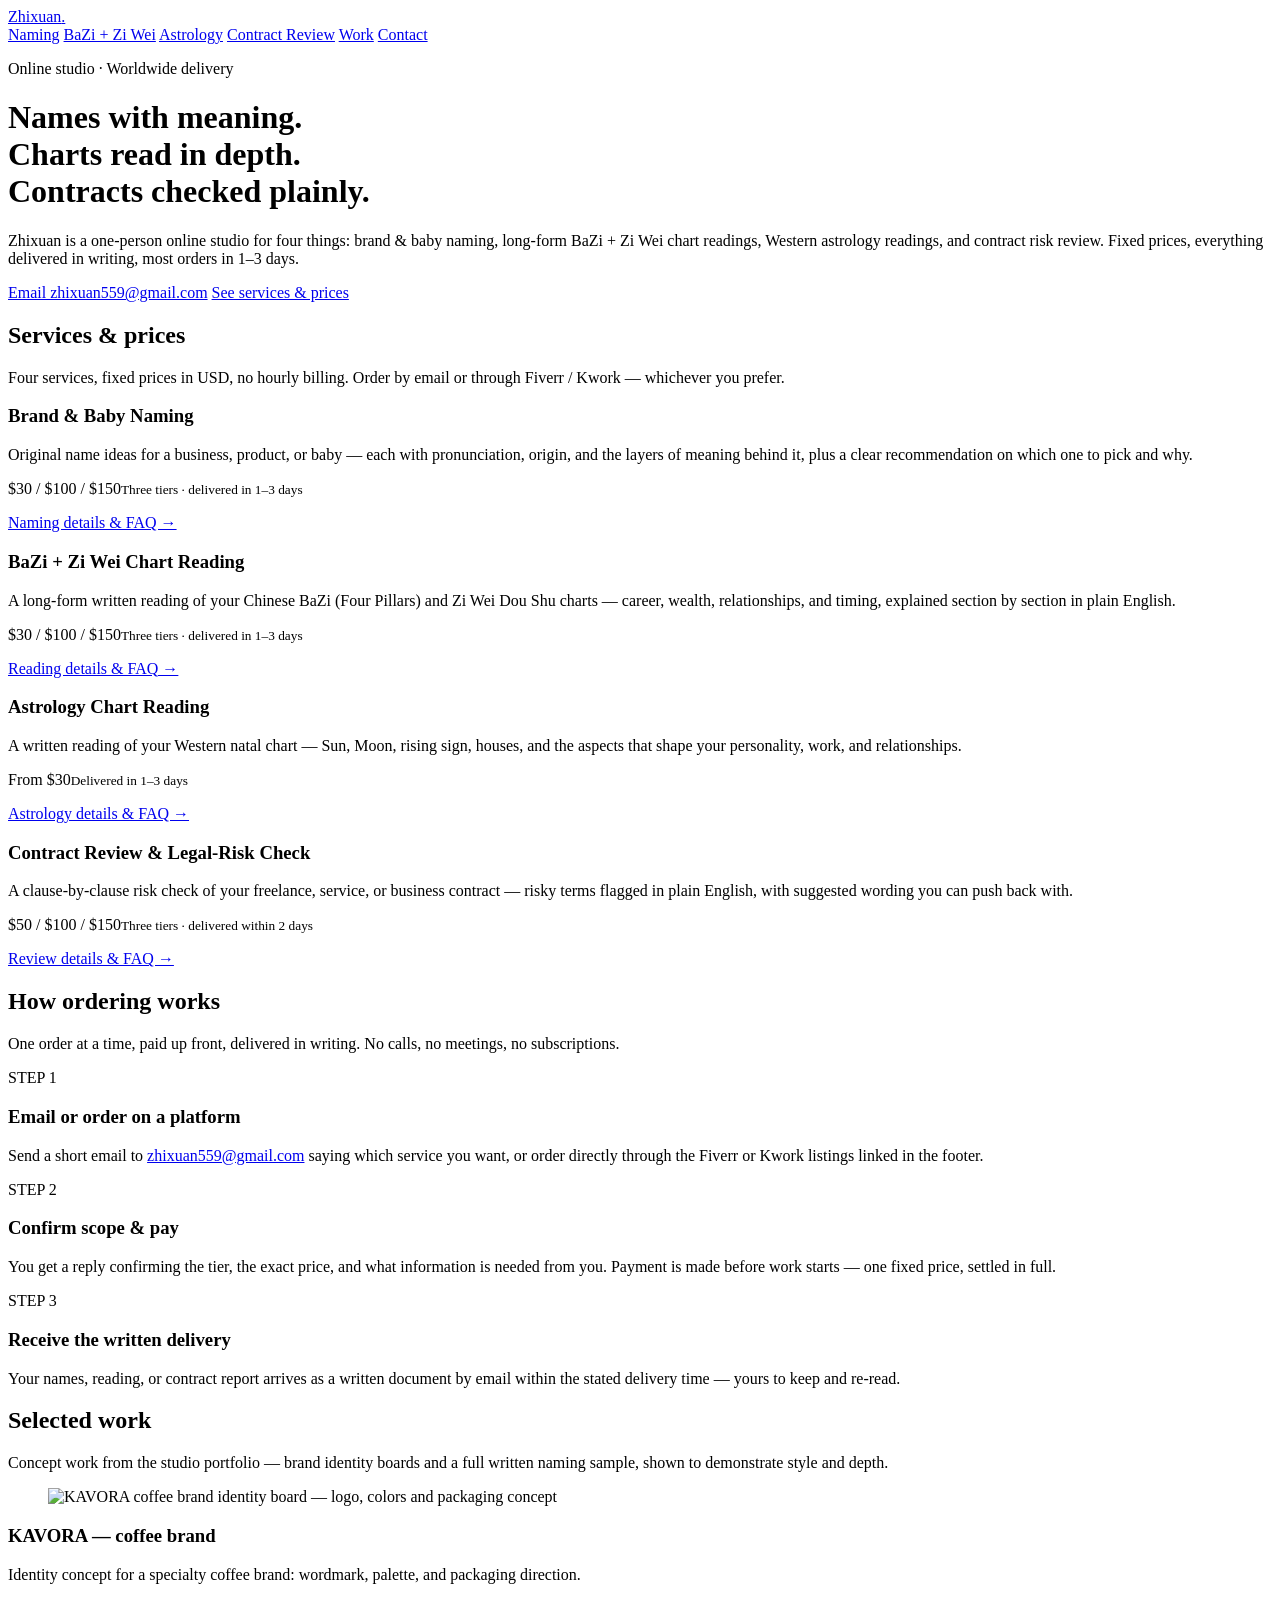
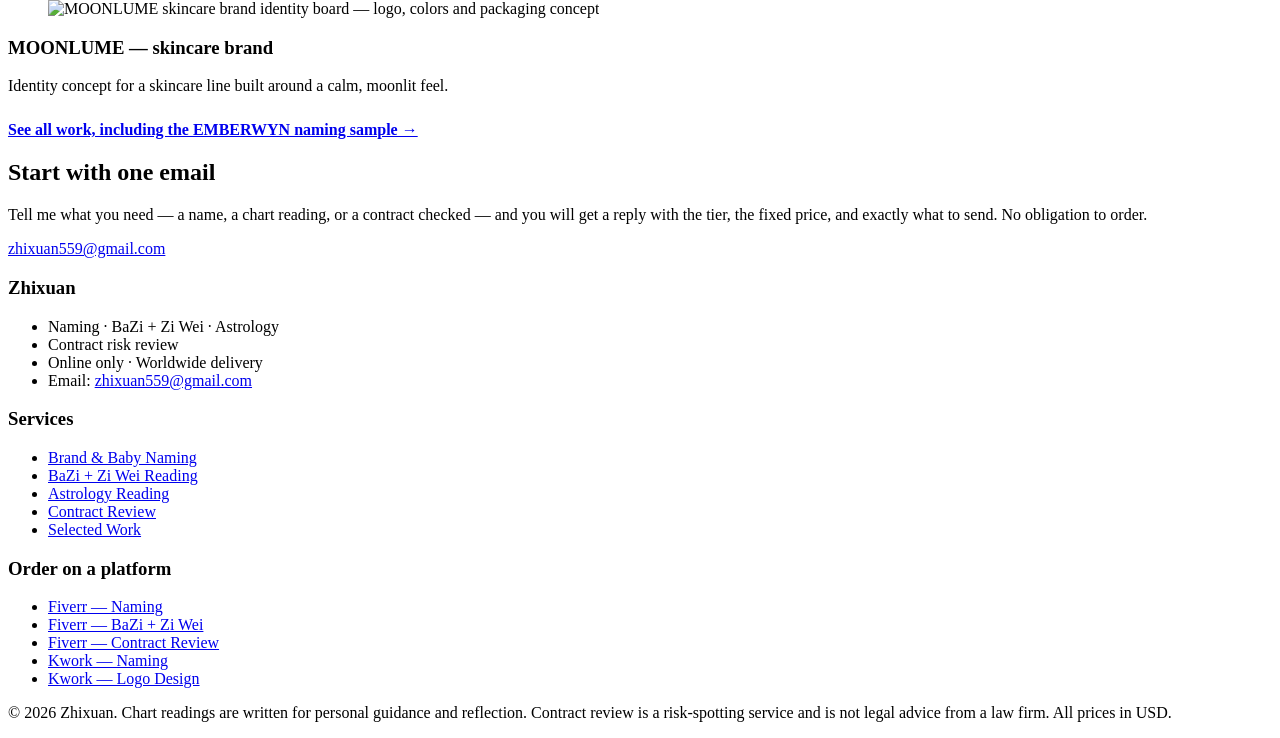
==== index.html @ 56591bc2 "Add files via upload" ====
<!DOCTYPE html>
<html lang="en">
<head>
<meta charset="utf-8">
<meta name="viewport" content="width=device-width, initial-scale=1">
<title>Zhixuan — Naming, BaZi &amp; Zi Wei Readings, Astrology, Contract Review</title>
<meta name="description" content="Zhixuan is an online studio offering brand & baby naming, BaZi and Zi Wei chart readings, Western astrology readings, and contract risk review. Fixed prices, written delivery in 1–3 days, worldwide by email.">
<link rel="canonical" href="https://zhixuan559-beep.github.io/">
<meta property="og:type" content="website">
<meta property="og:site_name" content="Zhixuan">
<meta property="og:title" content="Zhixuan — Naming, BaZi & Zi Wei Readings, Astrology, Contract Review">
<meta property="og:description" content="Names with meaning, long-form BaZi + Zi Wei chart readings, astrology readings, and plain-English contract risk checks. Fixed prices from $30, delivered in writing within 1–3 days, worldwide.">
<meta property="og:url" content="https://zhixuan559-beep.github.io/">
<meta name="twitter:card" content="summary">
<link rel="stylesheet" href="/assets/css/style.css">
<script type="application/ld+json">
{
  "@context": "https://schema.org",
  "@type": "ProfessionalService",
  "@id": "https://zhixuan559-beep.github.io/#business",
  "name": "Zhixuan",
  "url": "https://zhixuan559-beep.github.io/",
  "email": "zhixuan559@gmail.com",
  "description": "Online studio offering brand and baby naming, BaZi and Zi Wei chart readings, Western astrology readings, and contract risk review. All work is delivered in writing, worldwide, by email.",
  "areaServed": "Worldwide",
  "priceRange": "$30 - $150",
  "sameAs": [
    "https://www.fiverr.com/zhixuan559/name-your-baby-or-brand-with-meaning",
    "https://www.fiverr.com/zhixuan559/do-a-full-bazi-and-ziwei-chart-reading-for-you",
    "https://www.fiverr.com/zhixuan559/review-your-contract-and-flag-legal-risks",
    "https://kwork.com/business-copywriting/55462685/i-will-create-10-unique-brand-or-baby-name-ideas-with-meanings"
  ],
  "hasOfferCatalog": {
    "@type": "OfferCatalog",
    "name": "Services",
    "itemListElement": [
      {"@type": "Offer", "itemOffered": {"@type": "Service", "name": "Brand & Baby Naming", "url": "https://zhixuan559-beep.github.io/services/naming.html"}, "priceSpecification": {"@type": "PriceSpecification", "price": "30", "priceCurrency": "USD"}},
      {"@type": "Offer", "itemOffered": {"@type": "Service", "name": "BaZi and Zi Wei Chart Reading", "url": "https://zhixuan559-beep.github.io/services/bazi-ziwei-reading.html"}, "priceSpecification": {"@type": "PriceSpecification", "price": "30", "priceCurrency": "USD"}},
      {"@type": "Offer", "itemOffered": {"@type": "Service", "name": "Astrology Chart Reading", "url": "https://zhixuan559-beep.github.io/services/astrology-reading.html"}, "priceSpecification": {"@type": "PriceSpecification", "price": "30", "priceCurrency": "USD"}},
      {"@type": "Offer", "itemOffered": {"@type": "Service", "name": "Contract Review & Legal-Risk Check", "url": "https://zhixuan559-beep.github.io/services/contract-review.html"}, "priceSpecification": {"@type": "PriceSpecification", "price": "50", "priceCurrency": "USD"}}
    ]
  }
}
</script>
</head>
<body>

<header class="site-header">
  <div class="wrap">
    <a class="brand" href="/">Zhixuan<span>.</span></a>
    <nav class="main-nav" aria-label="Main">
      <a href="/services/naming.html">Naming</a>
      <a href="/services/bazi-ziwei-reading.html">BaZi + Zi Wei</a>
      <a href="/services/astrology-reading.html">Astrology</a>
      <a href="/services/contract-review.html">Contract Review</a>
      <a href="/work.html">Work</a>
      <a href="#contact">Contact</a>
    </nav>
  </div>
</header>

<main>
  <div class="hero wrap">
    <p class="kicker">Online studio · Worldwide delivery</p>
    <h1>Names with meaning.<br>Charts read in depth.<br>Contracts checked plainly.</h1>
    <p class="lede">Zhixuan is a one-person online studio for four things: brand &amp; baby naming, long-form BaZi + Zi Wei chart readings, Western astrology readings, and contract risk review. Fixed prices, everything delivered in writing, most orders in 1–3 days.</p>
    <div class="btnrow">
      <a class="btn primary" href="mailto:zhixuan559@gmail.com">Email zhixuan559@gmail.com</a>
      <a class="btn ghost" href="#services">See services &amp; prices</a>
    </div>
  </div>

  <section id="services" class="section-soft">
    <div class="wrap">
      <h2>Services &amp; prices</h2>
      <p class="section-intro">Four services, fixed prices in USD, no hourly billing. Order by email or through Fiverr / Kwork — whichever you prefer.</p>
      <div class="grid">
        <article class="card">
          <h3>Brand &amp; Baby Naming</h3>
          <p>Original name ideas for a business, product, or baby — each with pronunciation, origin, and the layers of meaning behind it, plus a clear recommendation on which one to pick and why.</p>
          <p class="price">$30 / $100 / $150<small>Three tiers · delivered in 1–3 days</small></p>
          <p><a class="more" href="/services/naming.html">Naming details &amp; FAQ →</a></p>
        </article>
        <article class="card">
          <h3>BaZi + Zi Wei Chart Reading</h3>
          <p>A long-form written reading of your Chinese BaZi (Four Pillars) and Zi Wei Dou Shu charts — career, wealth, relationships, and timing, explained section by section in plain English.</p>
          <p class="price">$30 / $100 / $150<small>Three tiers · delivered in 1–3 days</small></p>
          <p><a class="more" href="/services/bazi-ziwei-reading.html">Reading details &amp; FAQ →</a></p>
        </article>
        <article class="card">
          <h3>Astrology Chart Reading</h3>
          <p>A written reading of your Western natal chart — Sun, Moon, rising sign, houses, and the aspects that shape your personality, work, and relationships.</p>
          <p class="price">From $30<small>Delivered in 1–3 days</small></p>
          <p><a class="more" href="/services/astrology-reading.html">Astrology details &amp; FAQ →</a></p>
        </article>
        <article class="card">
          <h3>Contract Review &amp; Legal-Risk Check</h3>
          <p>A clause-by-clause risk check of your freelance, service, or business contract — risky terms flagged in plain English, with suggested wording you can push back with.</p>
          <p class="price">$50 / $100 / $150<small>Three tiers · delivered within 2 days</small></p>
          <p><a class="more" href="/services/contract-review.html">Review details &amp; FAQ →</a></p>
        </article>
      </div>
    </div>
  </section>

  <section>
    <div class="wrap">
      <h2>How ordering works</h2>
      <p class="section-intro">One order at a time, paid up front, delivered in writing. No calls, no meetings, no subscriptions.</p>
      <div class="steps">
        <div class="step">
          <p class="num">STEP 1</p>
          <h3>Email or order on a platform</h3>
          <p>Send a short email to <a href="mailto:zhixuan559@gmail.com">zhixuan559@gmail.com</a> saying which service you want, or order directly through the Fiverr or Kwork listings linked in the footer.</p>
        </div>
        <div class="step">
          <p class="num">STEP 2</p>
          <h3>Confirm scope &amp; pay</h3>
          <p>You get a reply confirming the tier, the exact price, and what information is needed from you. Payment is made before work starts — one fixed price, settled in full.</p>
        </div>
        <div class="step">
          <p class="num">STEP 3</p>
          <h3>Receive the written delivery</h3>
          <p>Your names, reading, or contract report arrives as a written document by email within the stated delivery time — yours to keep and re-read.</p>
        </div>
      </div>
    </div>
  </section>

  <section class="section-soft">
    <div class="wrap">
      <h2>Selected work</h2>
      <p class="section-intro">Concept work from the studio portfolio — brand identity boards and a full written naming sample, shown to demonstrate style and depth.</p>
      <div class="work-grid">
        <article class="work-item">
          <figure><img src="/assets/img/work-kavora.jpg" alt="KAVORA coffee brand identity board — logo, colors and packaging concept" width="1200" height="800" loading="lazy"></figure>
          <h3>KAVORA — coffee brand</h3>
          <p>Identity concept for a specialty coffee brand: wordmark, palette, and packaging direction.</p>
        </article>
        <article class="work-item">
          <figure><img src="/assets/img/work-moonlume.jpg" alt="MOONLUME skincare brand identity board — logo, colors and packaging concept" width="1200" height="800" loading="lazy"></figure>
          <h3>MOONLUME — skincare brand</h3>
          <p>Identity concept for a skincare line built around a calm, moonlit feel.</p>
        </article>
      </div>
      <p style="margin-top:26px"><a class="more" href="/work.html"><strong>See all work, including the EMBERWYN naming sample →</strong></a></p>
    </div>
  </section>

  <section id="contact">
    <div class="wrap">
      <div class="cta">
        <h2>Start with one email</h2>
        <p>Tell me what you need — a name, a chart reading, or a contract checked — and you will get a reply with the tier, the fixed price, and exactly what to send. No obligation to order.</p>
        <div class="btnrow">
          <a class="btn primary" href="mailto:zhixuan559@gmail.com">zhixuan559@gmail.com</a>
        </div>
      </div>
    </div>
  </section>
</main>

<footer class="site-footer">
  <div class="wrap">
    <div class="cols">
      <div>
        <h3>Zhixuan</h3>
        <ul>
          <li>Naming · BaZi + Zi Wei · Astrology</li>
          <li>Contract risk review</li>
          <li>Online only · Worldwide delivery</li>
          <li>Email: <a href="mailto:zhixuan559@gmail.com">zhixuan559@gmail.com</a></li>
        </ul>
      </div>
      <div>
        <h3>Services</h3>
        <ul>
          <li><a href="/services/naming.html">Brand &amp; Baby Naming</a></li>
          <li><a href="/services/bazi-ziwei-reading.html">BaZi + Zi Wei Reading</a></li>
          <li><a href="/services/astrology-reading.html">Astrology Reading</a></li>
          <li><a href="/services/contract-review.html">Contract Review</a></li>
          <li><a href="/work.html">Selected Work</a></li>
        </ul>
      </div>
      <div>
        <h3>Order on a platform</h3>
        <ul>
          <li><a href="https://www.fiverr.com/zhixuan559/name-your-baby-or-brand-with-meaning" rel="noopener">Fiverr — Naming</a></li>
          <li><a href="https://www.fiverr.com/zhixuan559/do-a-full-bazi-and-ziwei-chart-reading-for-you" rel="noopener">Fiverr — BaZi + Zi Wei</a></li>
          <li><a href="https://www.fiverr.com/zhixuan559/review-your-contract-and-flag-legal-risks" rel="noopener">Fiverr — Contract Review</a></li>
          <li><a href="https://kwork.com/business-copywriting/55462685/i-will-create-10-unique-brand-or-baby-name-ideas-with-meanings" rel="noopener">Kwork — Naming</a></li>
          <li><a href="https://kwork.com/logo/55462573/i-will-design-a-clean-professional-logo-for-your-business" rel="noopener">Kwork — Logo Design</a></li>
        </ul>
      </div>
    </div>
    <p class="fineprint">© 2026 Zhixuan. Chart readings are written for personal guidance and reflection. Contract review is a risk-spotting service and is not legal advice from a law firm. All prices in USD.</p>
  </div>
</footer>

</body>
</html>
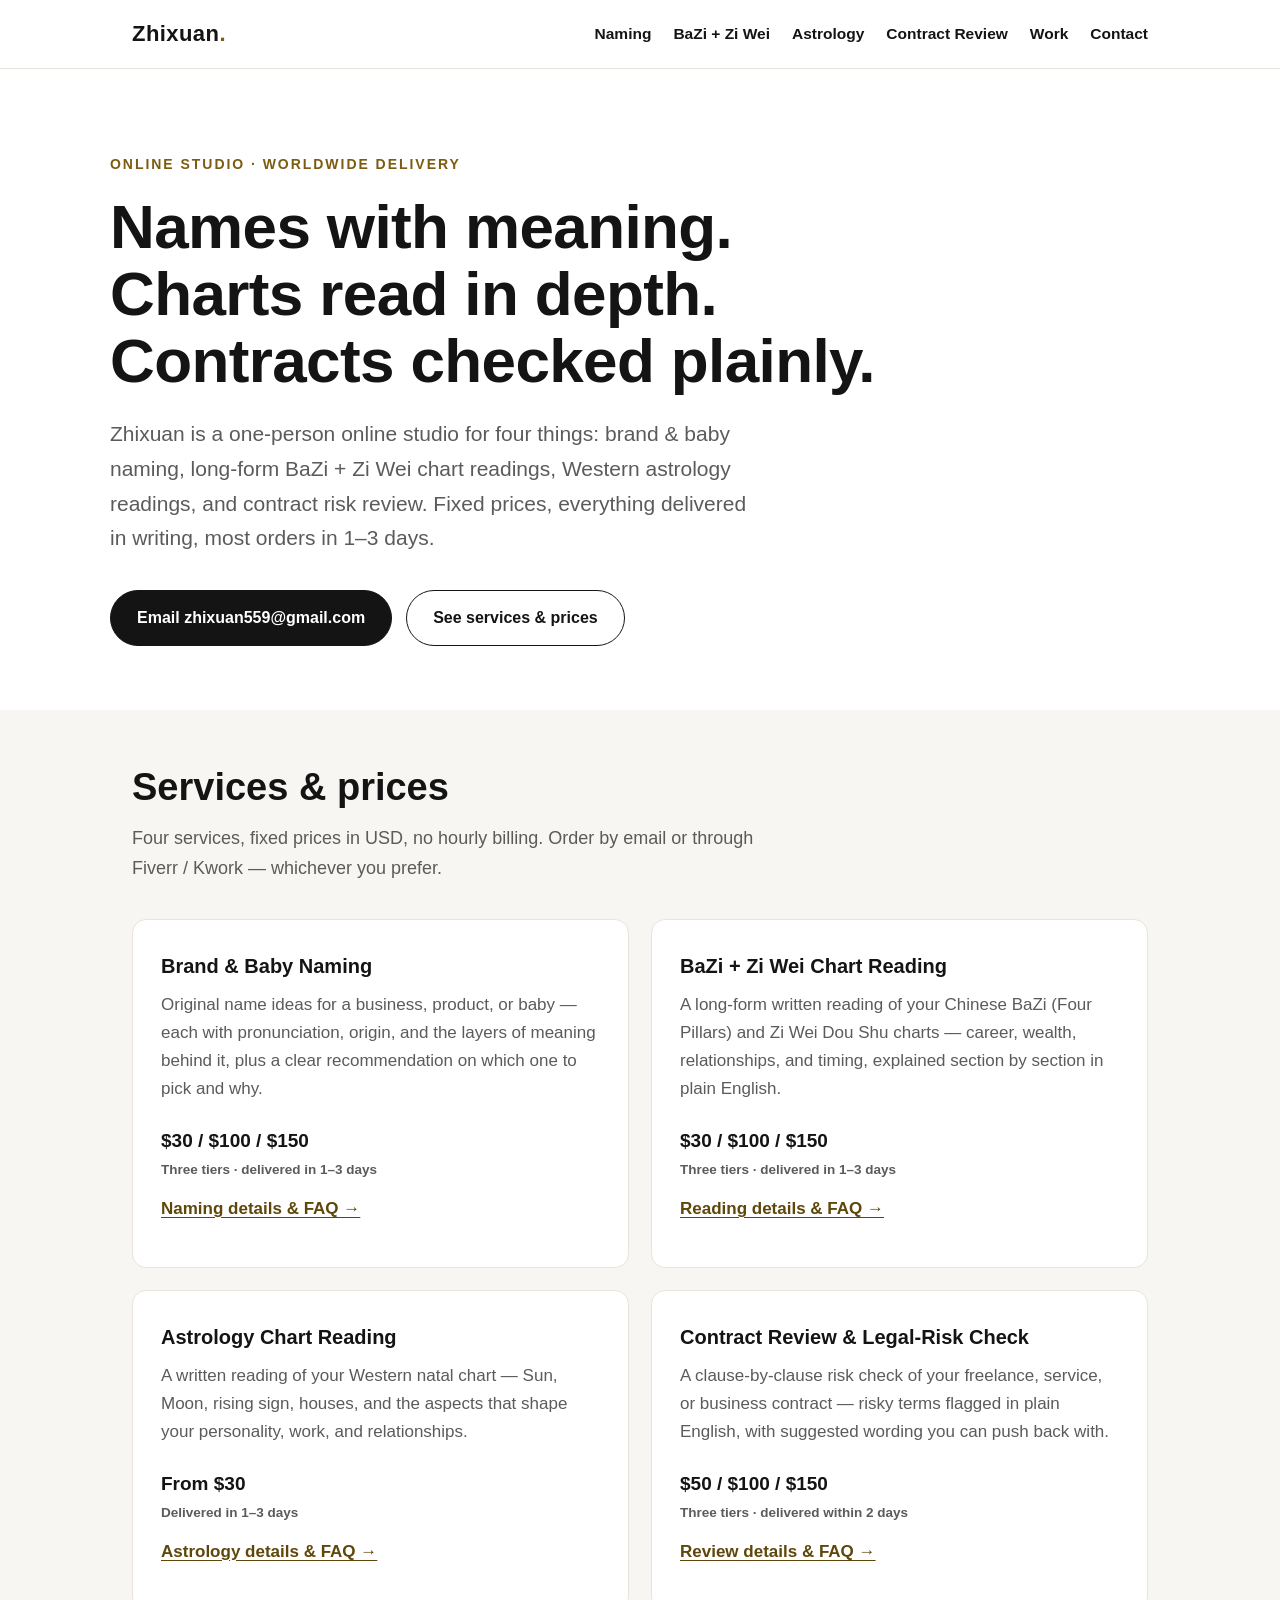
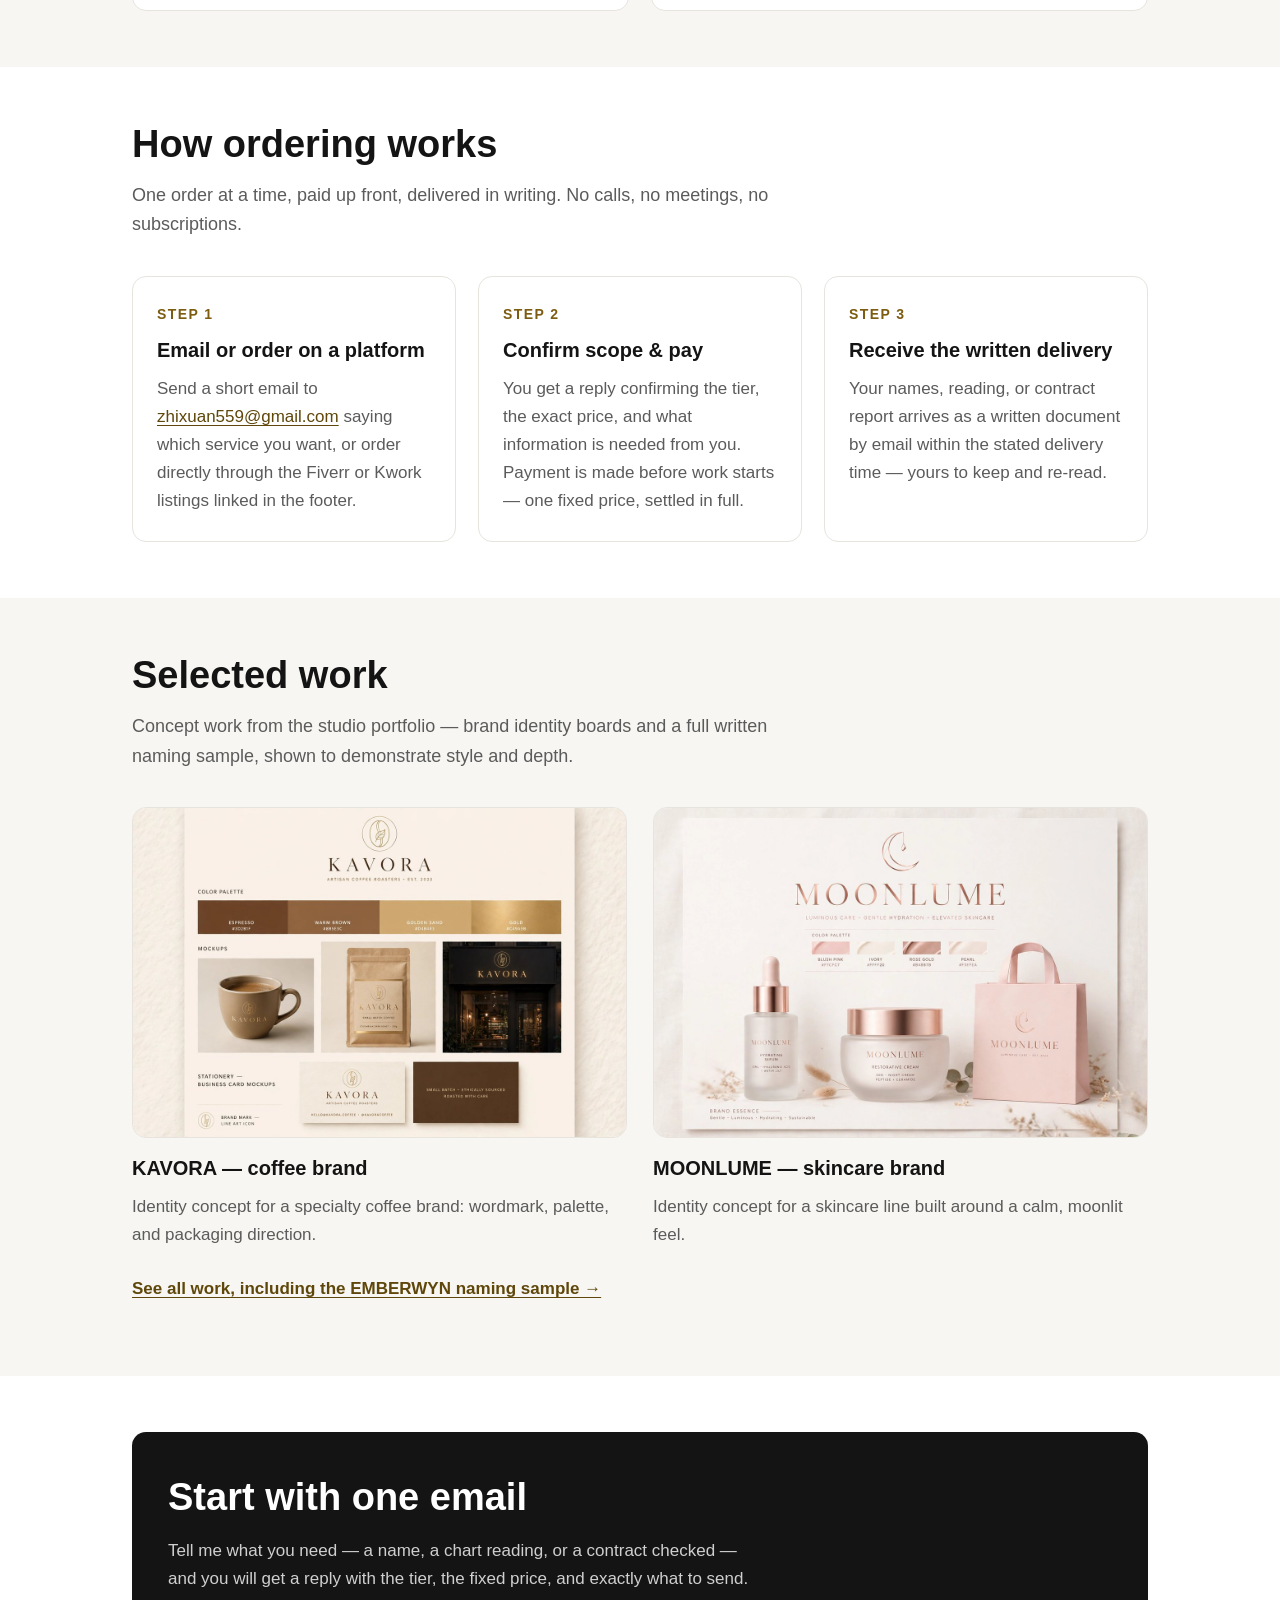
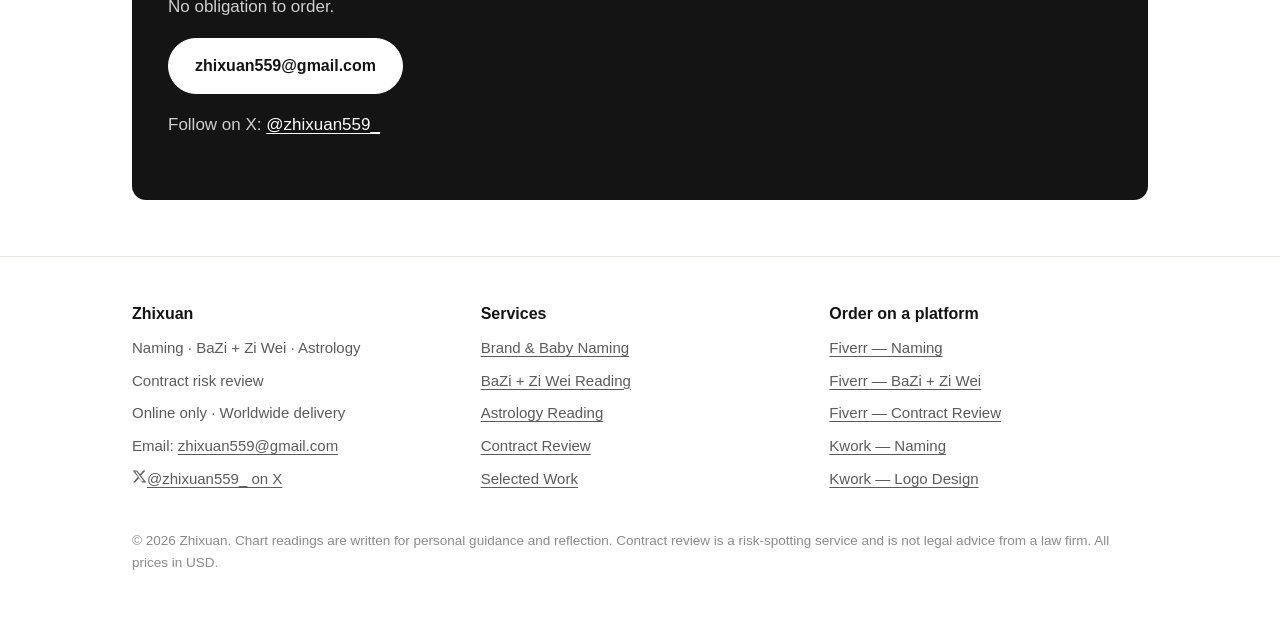
==== commit a194c398: "网站设计升级更新：替换 index.html、work.html、llms.txt" ====
--- a/index.html
+++ b/index.html
@@ -28,7 +28,8 @@
     "https://www.fiverr.com/zhixuan559/name-your-baby-or-brand-with-meaning",
     "https://www.fiverr.com/zhixuan559/do-a-full-bazi-and-ziwei-chart-reading-for-you",
     "https://www.fiverr.com/zhixuan559/review-your-contract-and-flag-legal-risks",
-    "https://kwork.com/business-copywriting/55462685/i-will-create-10-unique-brand-or-baby-name-ideas-with-meanings"
+    "https://kwork.com/business-copywriting/55462685/i-will-create-10-unique-brand-or-baby-name-ideas-with-meanings",
+    "https://x.com/zhixuan559_"
   ],
   "hasOfferCatalog": {
     "@type": "OfferCatalog",
@@ -43,7 +44,7 @@
 }
 </script>
 </head>
-<body>
+<body class="theme-home">
 
 <header class="site-header">
   <div class="wrap">
@@ -75,25 +76,25 @@
       <h2>Services &amp; prices</h2>
       <p class="section-intro">Four services, fixed prices in USD, no hourly billing. Order by email or through Fiverr / Kwork — whichever you prefer.</p>
       <div class="grid">
-        <article class="card">
+        <article class="card card--naming">
           <h3>Brand &amp; Baby Naming</h3>
           <p>Original name ideas for a business, product, or baby — each with pronunciation, origin, and the layers of meaning behind it, plus a clear recommendation on which one to pick and why.</p>
           <p class="price">$30 / $100 / $150<small>Three tiers · delivered in 1–3 days</small></p>
           <p><a class="more" href="/services/naming.html">Naming details &amp; FAQ →</a></p>
         </article>
-        <article class="card">
+        <article class="card card--bazi">
           <h3>BaZi + Zi Wei Chart Reading</h3>
           <p>A long-form written reading of your Chinese BaZi (Four Pillars) and Zi Wei Dou Shu charts — career, wealth, relationships, and timing, explained section by section in plain English.</p>
           <p class="price">$30 / $100 / $150<small>Three tiers · delivered in 1–3 days</small></p>
           <p><a class="more" href="/services/bazi-ziwei-reading.html">Reading details &amp; FAQ →</a></p>
         </article>
-        <article class="card">
+        <article class="card card--astro">
           <h3>Astrology Chart Reading</h3>
           <p>A written reading of your Western natal chart — Sun, Moon, rising sign, houses, and the aspects that shape your personality, work, and relationships.</p>
           <p class="price">From $30<small>Delivered in 1–3 days</small></p>
           <p><a class="more" href="/services/astrology-reading.html">Astrology details &amp; FAQ →</a></p>
         </article>
-        <article class="card">
+        <article class="card card--contract">
           <h3>Contract Review &amp; Legal-Risk Check</h3>
           <p>A clause-by-clause risk check of your freelance, service, or business contract — risky terms flagged in plain English, with suggested wording you can push back with.</p>
           <p class="price">$50 / $100 / $150<small>Three tiers · delivered within 2 days</small></p>
@@ -155,6 +156,7 @@
         <div class="btnrow">
           <a class="btn primary" href="mailto:zhixuan559@gmail.com">zhixuan559@gmail.com</a>
         </div>
+        <p class="x-follow">Follow on X: <a href="https://x.com/zhixuan559_" rel="noopener">@zhixuan559_</a></p>
       </div>
     </div>
   </section>
@@ -170,6 +172,7 @@
           <li>Contract risk review</li>
           <li>Online only · Worldwide delivery</li>
           <li>Email: <a href="mailto:zhixuan559@gmail.com">zhixuan559@gmail.com</a></li>
+          <li><a class="x-link" href="https://x.com/zhixuan559_" rel="noopener"><svg viewBox="0 0 24 24" width="15" height="15" fill="currentColor" aria-hidden="true" focusable="false"><path d="M18.244 2.25h3.308l-7.227 8.26 8.502 11.24H16.17l-5.214-6.817L4.99 21.75H1.68l7.73-8.835L1.254 2.25H8.08l4.713 6.231 5.451-6.231Zm-1.161 17.52h1.833L7.084 4.126H5.117l9.927 15.644Z"/></svg>@zhixuan559_ on X</a></li>
         </ul>
       </div>
       <div>
--- a/assets/css/style.css
+++ b/assets/css/style.css
@@ -0,0 +1,123 @@
+/* Zhixuan — clean minimal stylesheet, responsive (mobile + desktop) */
+:root{
+  --ink:#141414;
+  --muted:#5b5b5b;
+  --line:#e7e4de;
+  --bg:#ffffff;
+  --soft:#f7f6f2;
+  --accent:#7c5c10;
+  --accent-ink:#5f470b;
+  --radius:14px;
+  --maxw:1060px;
+}
+*{box-sizing:border-box}
+html{scroll-behavior:smooth}
+body{
+  margin:0;background:var(--bg);color:var(--ink);
+  font-family:-apple-system,BlinkMacSystemFont,"Segoe UI",Roboto,"Helvetica Neue",Arial,sans-serif;
+  font-size:17px;line-height:1.65;-webkit-font-smoothing:antialiased;
+}
+img{max-width:100%;height:auto;display:block}
+a{color:var(--accent-ink);text-decoration:underline;text-underline-offset:3px}
+a:hover{color:var(--accent)}
+.wrap{max-width:var(--maxw);margin:0 auto;padding:0 22px}
+
+/* Header */
+.site-header{border-bottom:1px solid var(--line);position:sticky;top:0;background:rgba(255,255,255,.96);z-index:10}
+.site-header .wrap{display:flex;align-items:center;justify-content:space-between;padding-top:16px;padding-bottom:16px;gap:16px;flex-wrap:wrap}
+.brand{font-size:22px;font-weight:800;letter-spacing:.02em;color:var(--ink);text-decoration:none}
+.brand span{color:var(--accent)}
+.main-nav{display:flex;gap:22px;flex-wrap:wrap}
+.main-nav a{color:var(--ink);text-decoration:none;font-size:15.5px;font-weight:600}
+.main-nav a:hover{color:var(--accent)}
+
+/* Hero */
+.hero{padding:84px 0 64px}
+.hero .kicker{font-size:14px;font-weight:700;letter-spacing:.14em;text-transform:uppercase;color:var(--accent);margin:0 0 18px}
+.hero h1{font-size:clamp(38px,6vw,62px);line-height:1.08;margin:0 0 22px;font-weight:850;letter-spacing:-.01em}
+.hero .lede{font-size:clamp(18px,2.4vw,21px);color:var(--muted);max-width:640px;margin:0 0 34px}
+.btnrow{display:flex;gap:14px;flex-wrap:wrap}
+.btn{display:inline-block;padding:14px 26px;border-radius:999px;font-weight:700;font-size:16px;text-decoration:none;border:1.5px solid var(--ink)}
+.btn.primary{background:var(--ink);color:#fff}
+.btn.primary:hover{background:var(--accent-ink);border-color:var(--accent-ink);color:#fff}
+.btn.ghost{background:transparent;color:var(--ink)}
+.btn.ghost:hover{border-color:var(--accent);color:var(--accent-ink)}
+
+/* Sections */
+section{padding:56px 0}
+.section-soft{background:var(--soft)}
+h2{font-size:clamp(28px,4vw,38px);line-height:1.15;margin:0 0 14px;font-weight:820}
+h3{font-size:20px;margin:0 0 8px;font-weight:750}
+.section-intro{color:var(--muted);max-width:660px;margin:0 0 36px;font-size:18px}
+
+/* Cards */
+.grid{display:grid;grid-template-columns:repeat(2,1fr);gap:22px}
+.card{background:#fff;border:1px solid var(--line);border-radius:var(--radius);padding:30px 28px;display:flex;flex-direction:column}
+.section-soft .card{background:#fff}
+.card p{color:var(--muted);margin:0 0 14px}
+.card .price{font-size:19px;font-weight:800;color:var(--ink);margin-top:auto;padding-top:8px}
+.card .price small{display:block;font-weight:600;color:var(--muted);font-size:13.5px;margin-top:2px}
+.card a.more{font-weight:700}
+
+/* Pricing table */
+.tiers{display:grid;grid-template-columns:repeat(3,1fr);gap:22px;margin-top:8px}
+.tier{border:1px solid var(--line);border-radius:var(--radius);padding:28px 24px;background:#fff}
+.tier.featured{border-color:var(--ink);border-width:1.5px}
+.tier .tname{font-size:14px;font-weight:800;letter-spacing:.1em;text-transform:uppercase;color:var(--accent);margin:0 0 8px}
+.tier .tprice{font-size:36px;font-weight:850;margin:0 0 14px}
+.tier ul{margin:0;padding-left:19px;color:var(--muted)}
+.tier li{margin-bottom:7px}
+.note{color:var(--muted);font-size:15px;margin-top:18px}
+
+/* Lists */
+ul.clean{list-style:none;padding:0;margin:0}
+ul.clean li{padding:10px 0;border-bottom:1px solid var(--line)}
+ul.clean li:last-child{border-bottom:none}
+.two-col{display:grid;grid-template-columns:1fr 1fr;gap:44px}
+
+/* Work */
+.work-grid{display:grid;grid-template-columns:repeat(2,1fr);gap:26px}
+.work-item figure{margin:0 0 14px}
+.work-item img{border-radius:var(--radius);border:1px solid var(--line)}
+.work-item p{color:var(--muted);margin:0}
+
+/* FAQ */
+.faq-item{border-bottom:1px solid var(--line);padding:20px 0}
+.faq-item:first-child{padding-top:6px}
+.faq-item h3{font-size:18.5px;margin-bottom:6px}
+.faq-item p{color:var(--muted);margin:0;max-width:760px}
+
+/* Steps */
+.steps{display:grid;grid-template-columns:repeat(3,1fr);gap:22px;counter-reset:step}
+.step{background:#fff;border:1px solid var(--line);border-radius:var(--radius);padding:26px 24px}
+.step .num{font-size:14px;font-weight:800;color:var(--accent);letter-spacing:.1em;margin:0 0 8px}
+.step p{color:var(--muted);margin:0}
+
+/* CTA + footer */
+.cta{background:var(--ink);color:#fff;border-radius:var(--radius);padding:44px 36px;text-align:left}
+.cta h2{color:#fff}
+.cta p{color:#cfcfcf;max-width:600px}
+.cta .btn{border-color:#fff}
+.cta .btn.primary{background:#fff;color:var(--ink)}
+.cta .btn.primary:hover{background:var(--accent);border-color:var(--accent);color:#fff}
+.cta a{color:#fff}
+.site-footer{border-top:1px solid var(--line);padding:44px 0 54px;color:var(--muted);font-size:15px}
+.site-footer .cols{display:grid;grid-template-columns:repeat(3,1fr);gap:30px}
+.site-footer h3{color:var(--ink);font-size:16px}
+.site-footer ul{list-style:none;padding:0;margin:0}
+.site-footer li{margin-bottom:8px}
+.site-footer a{color:var(--muted)}
+.site-footer a:hover{color:var(--accent-ink)}
+.fineprint{margin-top:30px;font-size:13.5px;color:#8a8a8a}
+
+.sample-img{border-radius:var(--radius);border:1px solid var(--line);margin:6px 0 10px}
+.caption{color:var(--muted);font-size:14.5px;margin:0 0 8px}
+
+/* Responsive */
+@media (max-width:820px){
+  .grid,.work-grid,.two-col,.site-footer .cols{grid-template-columns:1fr}
+  .tiers,.steps{grid-template-columns:1fr}
+  .hero{padding:56px 0 44px}
+  section{padding:42px 0}
+  .cta{padding:34px 24px}
+}
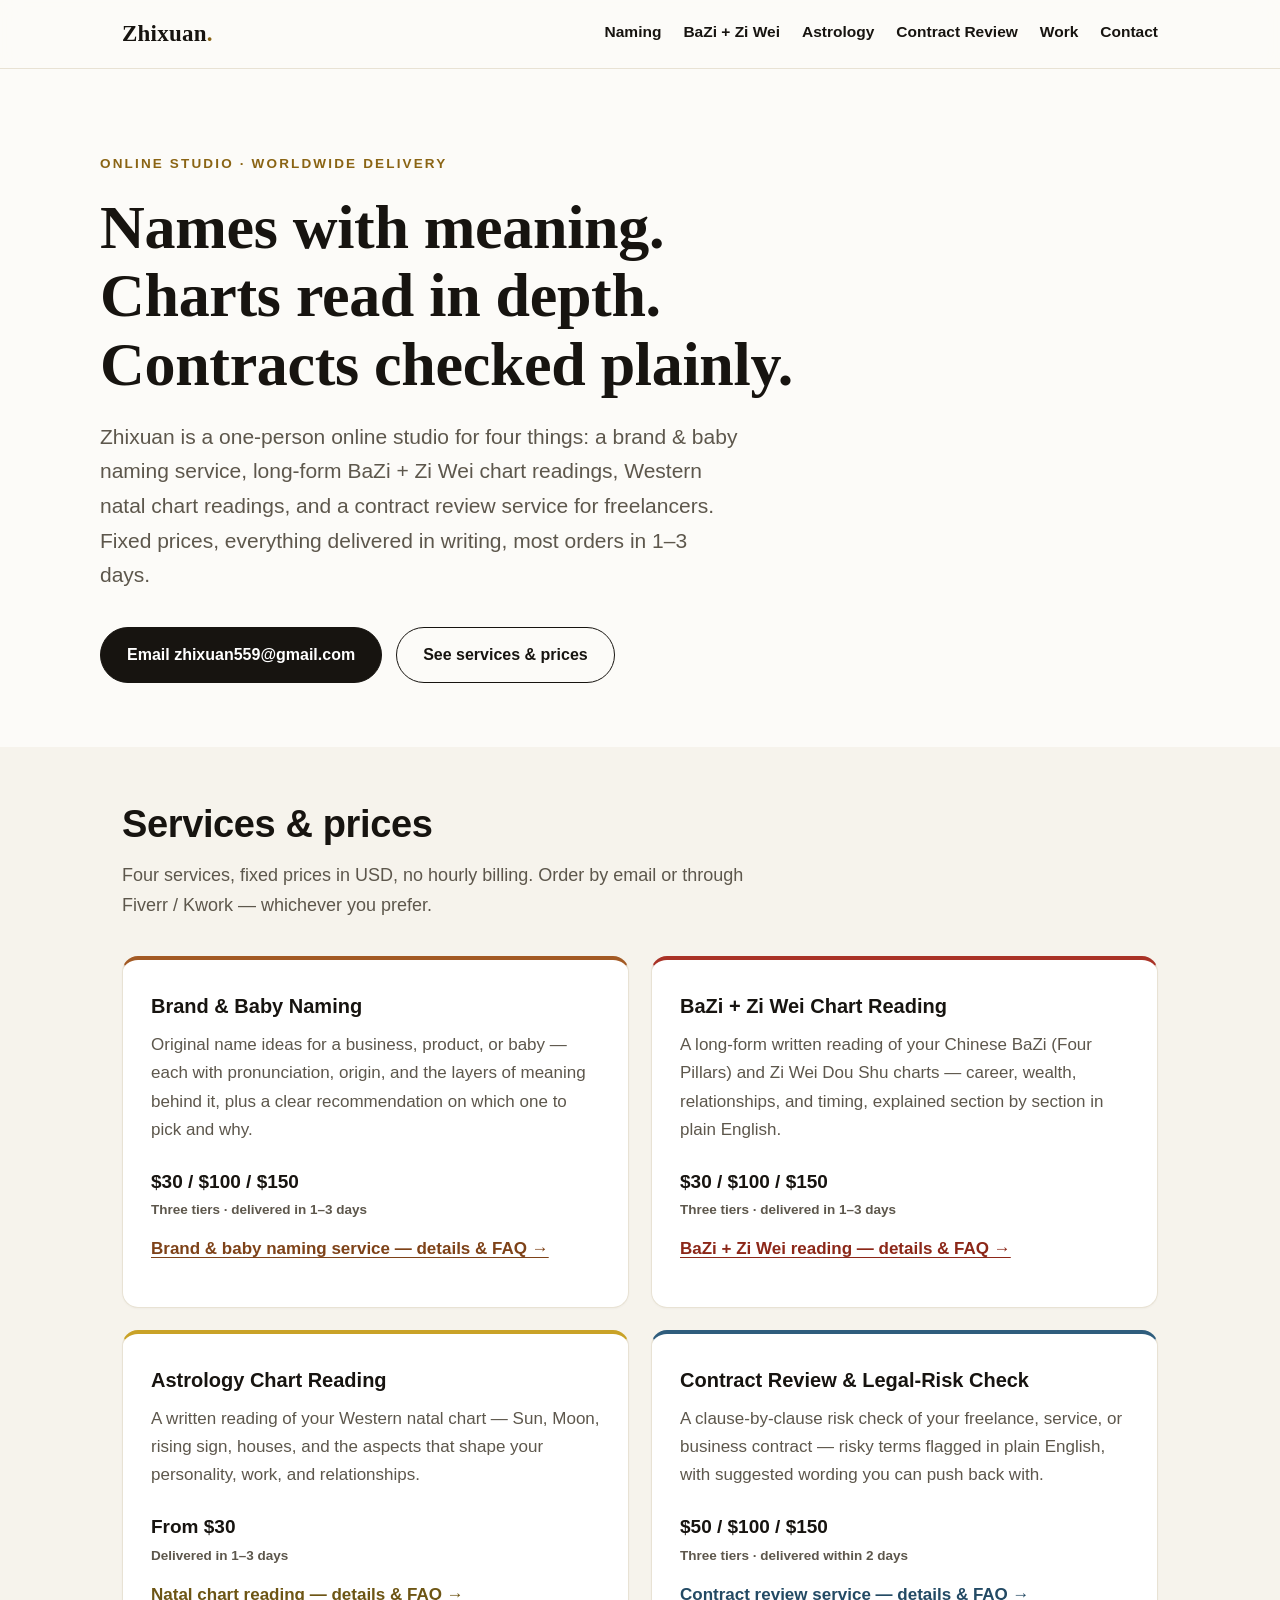
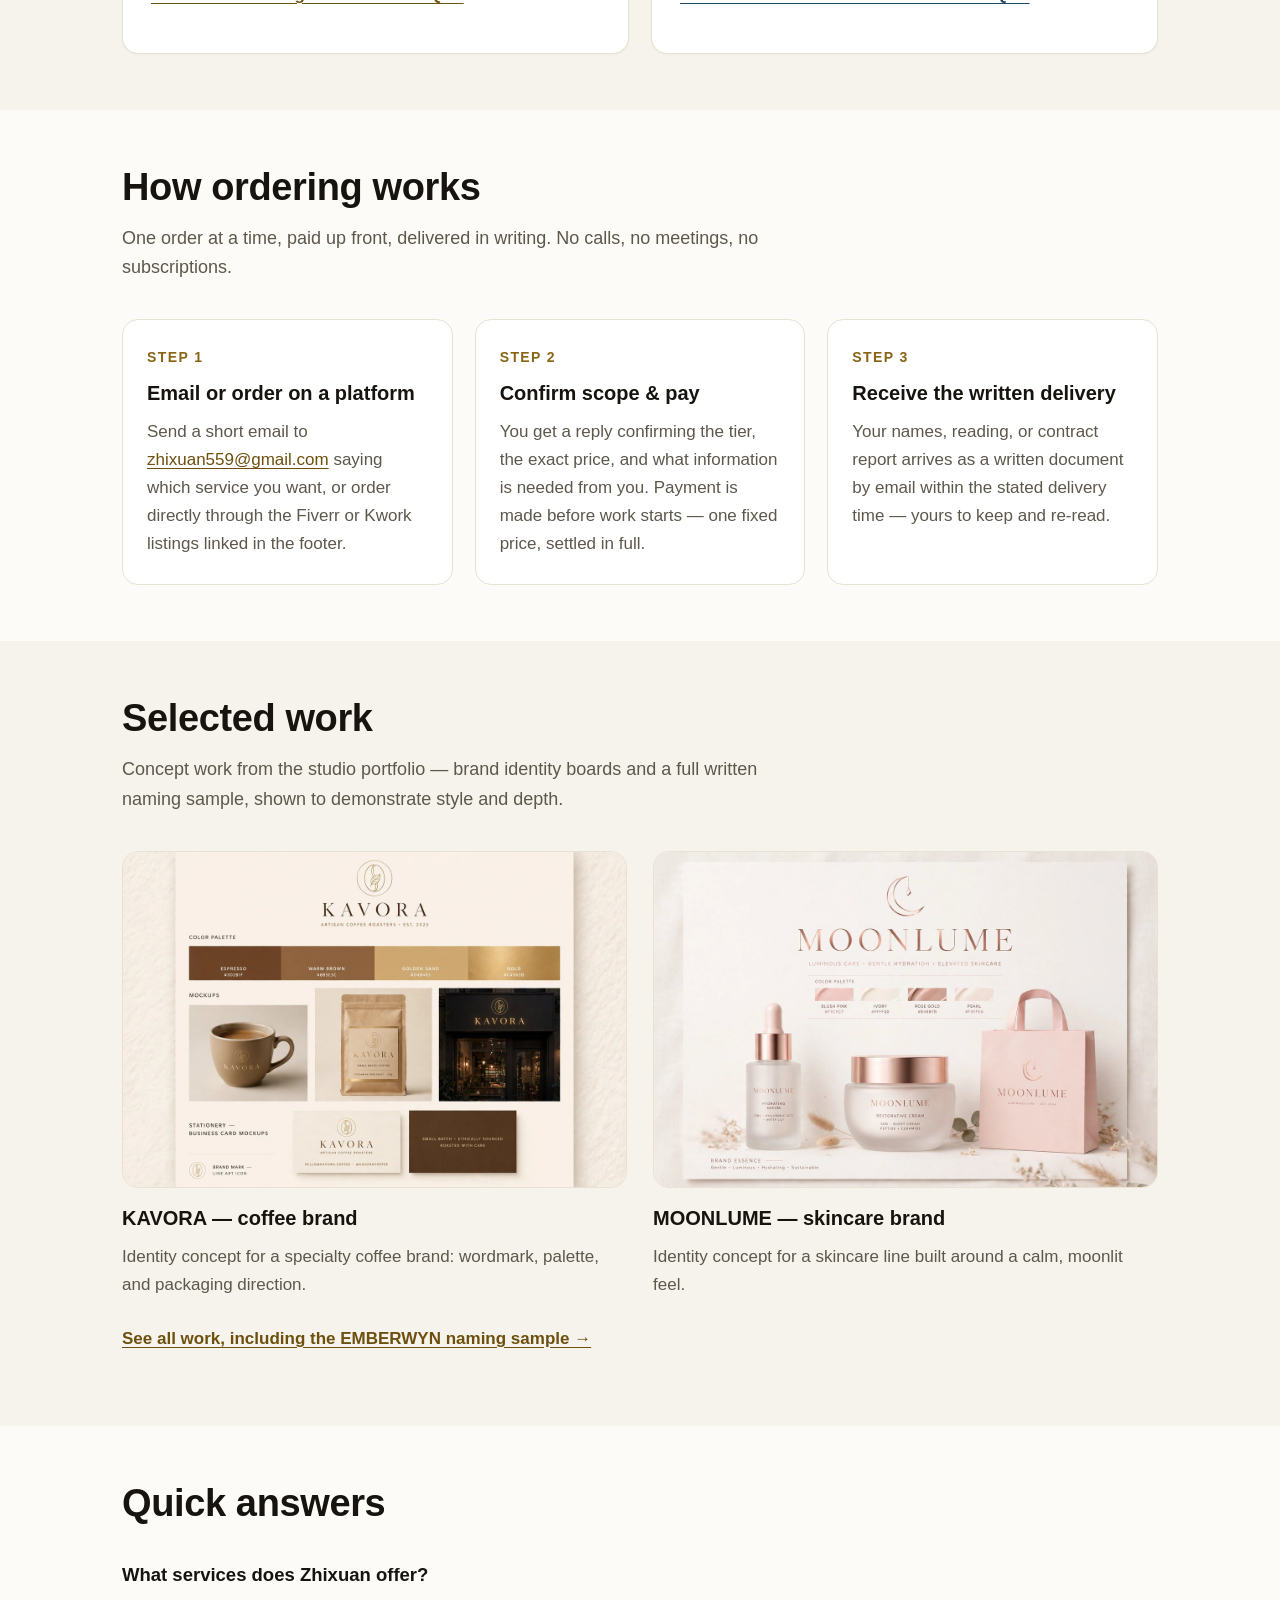
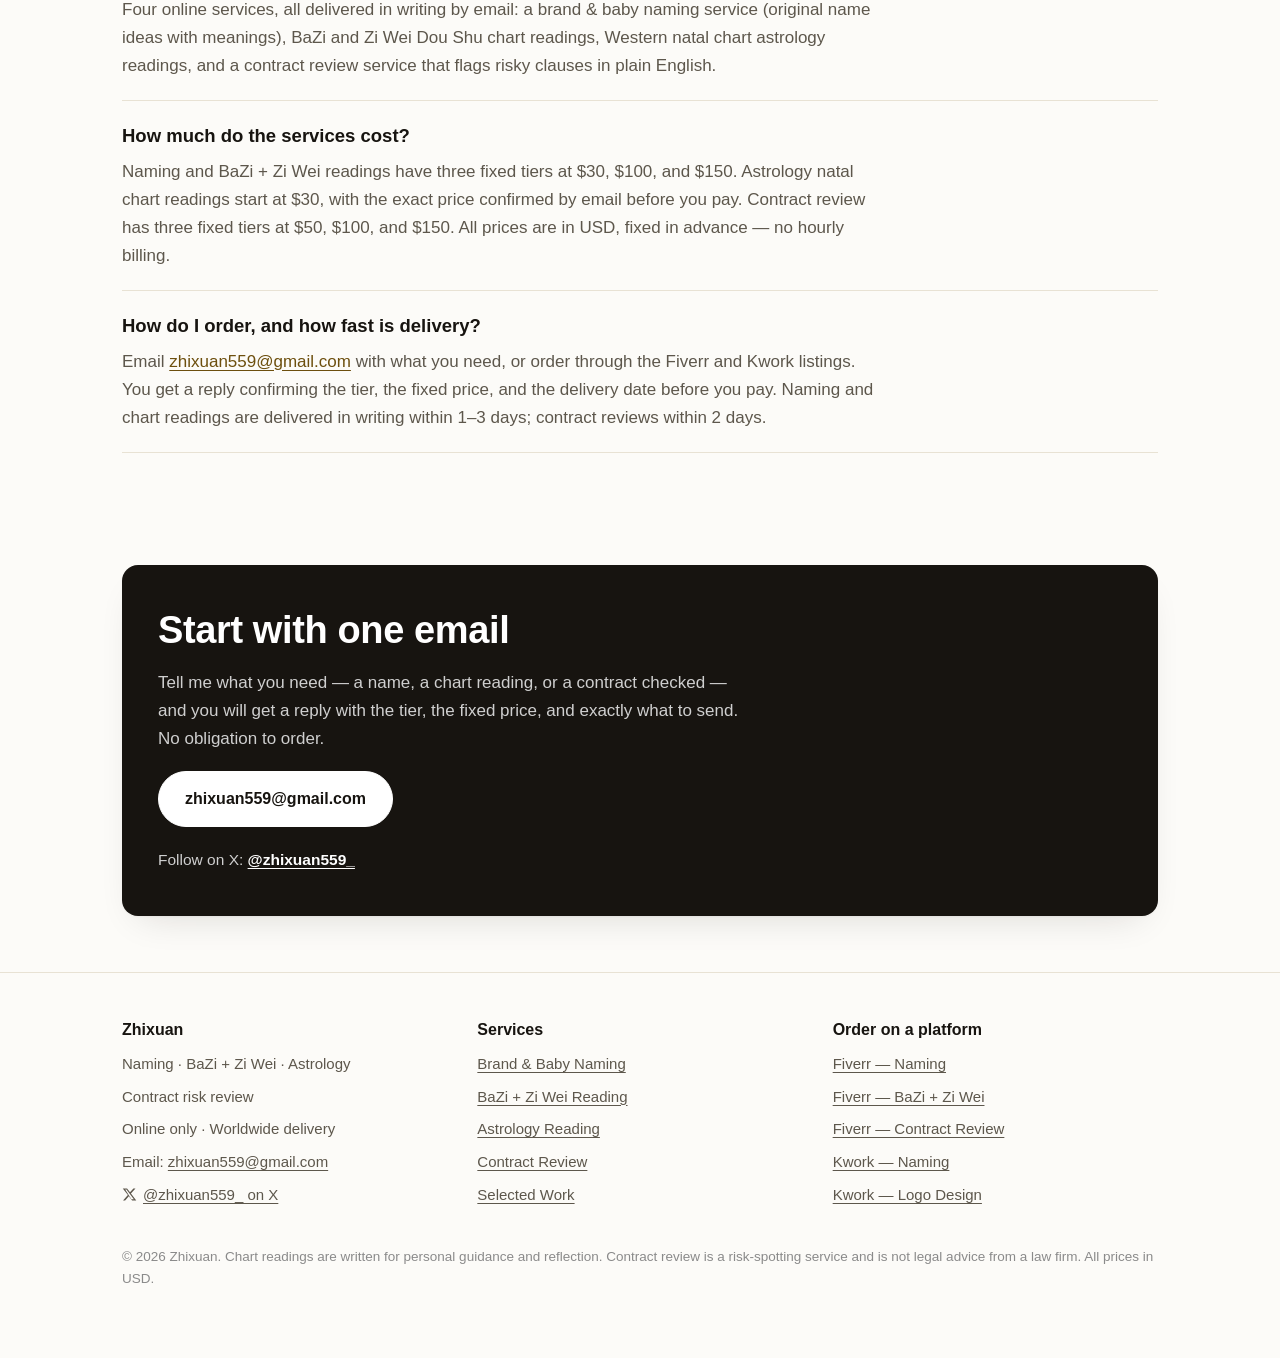
==== commit 4f29fa59: "SEO 优化与作品更新" ====
--- a/index.html
+++ b/index.html
@@ -3,12 +3,12 @@
 <head>
 <meta charset="utf-8">
 <meta name="viewport" content="width=device-width, initial-scale=1">
-<title>Zhixuan — Naming, BaZi &amp; Zi Wei Readings, Astrology, Contract Review</title>
-<meta name="description" content="Zhixuan is an online studio offering brand & baby naming, BaZi and Zi Wei chart readings, Western astrology readings, and contract risk review. Fixed prices, written delivery in 1–3 days, worldwide by email.">
+<title>Zhixuan — Brand Naming Service, BaZi Reading, Astrology Reading &amp; Contract Review</title>
+<meta name="description" content="Zhixuan is an online studio offering a brand & baby naming service, BaZi and Zi Wei Dou Shu chart readings, natal chart astrology readings, and a contract review service for freelancers. Fixed prices from $30, written delivery in 1–3 days, worldwide by email.">
 <link rel="canonical" href="https://zhixuan559-beep.github.io/">
 <meta property="og:type" content="website">
 <meta property="og:site_name" content="Zhixuan">
-<meta property="og:title" content="Zhixuan — Naming, BaZi & Zi Wei Readings, Astrology, Contract Review">
+<meta property="og:title" content="Zhixuan — Brand Naming Service, BaZi Reading, Astrology Reading & Contract Review">
 <meta property="og:description" content="Names with meaning, long-form BaZi + Zi Wei chart readings, astrology readings, and plain-English contract risk checks. Fixed prices from $30, delivered in writing within 1–3 days, worldwide.">
 <meta property="og:url" content="https://zhixuan559-beep.github.io/">
 <meta name="twitter:card" content="summary">
@@ -24,6 +24,7 @@
   "description": "Online studio offering brand and baby naming, BaZi and Zi Wei chart readings, Western astrology readings, and contract risk review. All work is delivered in writing, worldwide, by email.",
   "areaServed": "Worldwide",
   "priceRange": "$30 - $150",
+  "keywords": "brand naming service, baby naming consultant, bazi reading online, zi wei dou shu reading, natal chart reading, astrology reading online, contract review service",
   "sameAs": [
     "https://www.fiverr.com/zhixuan559/name-your-baby-or-brand-with-meaning",
     "https://www.fiverr.com/zhixuan559/do-a-full-bazi-and-ziwei-chart-reading-for-you",
@@ -43,6 +44,17 @@
   }
 }
 </script>
+<script type="application/ld+json">
+{
+  "@context": "https://schema.org",
+  "@type": "FAQPage",
+  "mainEntity": [
+    {"@type": "Question", "name": "What services does Zhixuan offer?", "acceptedAnswer": {"@type": "Answer", "text": "Four online services, all delivered in writing by email: a brand & baby naming service (original name ideas with meanings), BaZi and Zi Wei Dou Shu chart readings, Western natal chart astrology readings, and a contract review service that flags risky clauses in plain English."}},
+    {"@type": "Question", "name": "How much do the services cost?", "acceptedAnswer": {"@type": "Answer", "text": "Naming and BaZi + Zi Wei readings have three fixed tiers at $30, $100, and $150. Astrology natal chart readings start at $30, with the exact price confirmed by email before you pay. Contract review has three fixed tiers at $50, $100, and $150. All prices are in USD, fixed in advance — no hourly billing."}},
+    {"@type": "Question", "name": "How do I order, and how fast is delivery?", "acceptedAnswer": {"@type": "Answer", "text": "Email zhixuan559@gmail.com with what you need, or order through the Fiverr and Kwork listings. You get a reply confirming the tier, the fixed price, and the delivery date before you pay. Naming and chart readings are delivered in writing within 1–3 days; contract reviews within 2 days."}}
+  ]
+}
+</script>
 </head>
 <body class="theme-home">
 
@@ -64,7 +76,7 @@
   <div class="hero wrap">
     <p class="kicker">Online studio · Worldwide delivery</p>
     <h1>Names with meaning.<br>Charts read in depth.<br>Contracts checked plainly.</h1>
-    <p class="lede">Zhixuan is a one-person online studio for four things: brand &amp; baby naming, long-form BaZi + Zi Wei chart readings, Western astrology readings, and contract risk review. Fixed prices, everything delivered in writing, most orders in 1–3 days.</p>
+    <p class="lede">Zhixuan is a one-person online studio for four things: a brand &amp; baby naming service, long-form BaZi + Zi Wei chart readings, Western natal chart readings, and a contract review service for freelancers. Fixed prices, everything delivered in writing, most orders in 1–3 days.</p>
     <div class="btnrow">
       <a class="btn primary" href="mailto:zhixuan559@gmail.com">Email zhixuan559@gmail.com</a>
       <a class="btn ghost" href="#services">See services &amp; prices</a>
@@ -80,25 +92,25 @@
           <h3>Brand &amp; Baby Naming</h3>
           <p>Original name ideas for a business, product, or baby — each with pronunciation, origin, and the layers of meaning behind it, plus a clear recommendation on which one to pick and why.</p>
           <p class="price">$30 / $100 / $150<small>Three tiers · delivered in 1–3 days</small></p>
-          <p><a class="more" href="/services/naming.html">Naming details &amp; FAQ →</a></p>
+          <p><a class="more" href="/services/naming.html">Brand &amp; baby naming service — details &amp; FAQ →</a></p>
         </article>
         <article class="card card--bazi">
           <h3>BaZi + Zi Wei Chart Reading</h3>
           <p>A long-form written reading of your Chinese BaZi (Four Pillars) and Zi Wei Dou Shu charts — career, wealth, relationships, and timing, explained section by section in plain English.</p>
           <p class="price">$30 / $100 / $150<small>Three tiers · delivered in 1–3 days</small></p>
-          <p><a class="more" href="/services/bazi-ziwei-reading.html">Reading details &amp; FAQ →</a></p>
+          <p><a class="more" href="/services/bazi-ziwei-reading.html">BaZi + Zi Wei reading — details &amp; FAQ →</a></p>
         </article>
         <article class="card card--astro">
           <h3>Astrology Chart Reading</h3>
           <p>A written reading of your Western natal chart — Sun, Moon, rising sign, houses, and the aspects that shape your personality, work, and relationships.</p>
           <p class="price">From $30<small>Delivered in 1–3 days</small></p>
-          <p><a class="more" href="/services/astrology-reading.html">Astrology details &amp; FAQ →</a></p>
+          <p><a class="more" href="/services/astrology-reading.html">Natal chart reading — details &amp; FAQ →</a></p>
         </article>
         <article class="card card--contract">
           <h3>Contract Review &amp; Legal-Risk Check</h3>
           <p>A clause-by-clause risk check of your freelance, service, or business contract — risky terms flagged in plain English, with suggested wording you can push back with.</p>
           <p class="price">$50 / $100 / $150<small>Three tiers · delivered within 2 days</small></p>
-          <p><a class="more" href="/services/contract-review.html">Review details &amp; FAQ →</a></p>
+          <p><a class="more" href="/services/contract-review.html">Contract review service — details &amp; FAQ →</a></p>
         </article>
       </div>
     </div>
@@ -145,6 +157,24 @@
         </article>
       </div>
       <p style="margin-top:26px"><a class="more" href="/work.html"><strong>See all work, including the EMBERWYN naming sample →</strong></a></p>
+    </div>
+  </section>
+
+  <section>
+    <div class="wrap">
+      <h2>Quick answers</h2>
+      <div class="faq-item">
+        <h3>What services does Zhixuan offer?</h3>
+        <p>Four online services, all delivered in writing by email: a brand &amp; baby naming service (original name ideas with meanings), BaZi and Zi Wei Dou Shu chart readings, Western natal chart astrology readings, and a contract review service that flags risky clauses in plain English.</p>
+      </div>
+      <div class="faq-item">
+        <h3>How much do the services cost?</h3>
+        <p>Naming and BaZi + Zi Wei readings have three fixed tiers at $30, $100, and $150. Astrology natal chart readings start at $30, with the exact price confirmed by email before you pay. Contract review has three fixed tiers at $50, $100, and $150. All prices are in USD, fixed in advance — no hourly billing.</p>
+      </div>
+      <div class="faq-item">
+        <h3>How do I order, and how fast is delivery?</h3>
+        <p>Email <a href="mailto:zhixuan559@gmail.com">zhixuan559@gmail.com</a> with what you need, or order through the Fiverr and Kwork listings. You get a reply confirming the tier, the fixed price, and the delivery date before you pay. Naming and chart readings are delivered in writing within 1–3 days; contract reviews within 2 days.</p>
+      </div>
     </div>
   </section>
 
--- a/assets/css/style.css
+++ b/assets/css/style.css
@@ -1,68 +1,140 @@
-/* Zhixuan — clean minimal stylesheet, responsive (mobile + desktop) */
+/* Zhixuan — unified design system with per-section themes.
+   One skeleton everywhere (type scale, spacing rhythm, buttons, cards,
+   header/footer); each service page carries its own accent personality
+   via a theme class on <body>: theme-naming / theme-bazi / theme-astro /
+   theme-contract / theme-work. Home uses the default brand theme. */
+
 :root{
-  --ink:#141414;
-  --muted:#5b5b5b;
-  --line:#e7e4de;
-  --bg:#ffffff;
-  --soft:#f7f6f2;
-  --accent:#7c5c10;
-  --accent-ink:#5f470b;
-  --radius:14px;
-  --maxw:1060px;
-}
+  --ink:#171410;
+  --muted:#5d574c;
+  --line:#e8e2d4;
+  --bg:#fcfbf8;
+  --soft:#f6f3ec;
+  --accent:#8a6414;
+  --accent-ink:#6d4f0e;
+  --accent-soft:#f1e9d6;
+  --radius:16px;
+  --maxw:1080px;
+  --shadow:0 1px 2px rgba(23,20,16,.04),0 16px 36px -18px rgba(23,20,16,.16);
+  --font-sans:-apple-system,BlinkMacSystemFont,"Segoe UI",Roboto,"Helvetica Neue",Arial,sans-serif;
+  --font-serif:"Iowan Old Style","Palatino Linotype","Book Antiqua",Palatino,Georgia,"Times New Roman",serif;
+  --font-song:"Songti SC","STSong","Noto Serif SC","Source Han Serif SC","SimSun",serif;
+}
+
+/* ---------- Per-section themes (same skeleton, different character) ---------- */
+/* Naming — warm, literary, editorial */
+.theme-naming{
+  --bg:#fdfaf3;
+  --soft:#f8f0e1;
+  --line:#ead9c2;
+  --accent:#a35a24;
+  --accent-ink:#7e4218;
+  --accent-soft:#f6e7d2;
+}
+/* BaZi + Zi Wei — ink-wash calm, seal red */
+.theme-bazi{
+  --bg:#fbfaf6;
+  --soft:#f4f1e9;
+  --line:#e2dccb;
+  --accent:#a93226;
+  --accent-ink:#8c2718;
+  --accent-soft:#f3e3dc;
+}
+/* Astrology — night sky, gold on deep blue */
+.theme-astro{
+  --bg:#fbfbfa;
+  --soft:#eceef4;
+  --line:#dde1ea;
+  --accent:#8a6d1f;
+  --accent-ink:#6d5514;
+  --accent-soft:#e9e4cf;
+  --navy:#0c1428;
+  --navy-2:#16233f;
+  --gold:#d3ab55;
+}
+/* Contract — crisp blue-grey, document-like */
+.theme-contract{
+  --bg:#fbfcfd;
+  --soft:#edf1f4;
+  --line:#d7dee3;
+  --accent:#2f5d7d;
+  --accent-ink:#234a64;
+  --accent-soft:#e0e9ef;
+  --radius:10px;
+}
+/* Work — the design showcase itself */
+.theme-work{
+  --bg:#fcfbf8;
+  --soft:#f4f1ea;
+  --accent:#8a6414;
+  --accent-ink:#6d4f0e;
+}
+
 *{box-sizing:border-box}
 html{scroll-behavior:smooth}
 body{
   margin:0;background:var(--bg);color:var(--ink);
-  font-family:-apple-system,BlinkMacSystemFont,"Segoe UI",Roboto,"Helvetica Neue",Arial,sans-serif;
+  font-family:var(--font-sans);
   font-size:17px;line-height:1.65;-webkit-font-smoothing:antialiased;
-}
+  text-rendering:optimizeLegibility;
+}
+::selection{background:var(--accent-soft)}
 img{max-width:100%;height:auto;display:block}
 a{color:var(--accent-ink);text-decoration:underline;text-underline-offset:3px}
 a:hover{color:var(--accent)}
+a:focus-visible,.btn:focus-visible{outline:2px solid var(--accent);outline-offset:3px;border-radius:4px}
 .wrap{max-width:var(--maxw);margin:0 auto;padding:0 22px}
 
 /* Header */
-.site-header{border-bottom:1px solid var(--line);position:sticky;top:0;background:rgba(255,255,255,.96);z-index:10}
-.site-header .wrap{display:flex;align-items:center;justify-content:space-between;padding-top:16px;padding-bottom:16px;gap:16px;flex-wrap:wrap}
-.brand{font-size:22px;font-weight:800;letter-spacing:.02em;color:var(--ink);text-decoration:none}
+.site-header{border-bottom:1px solid var(--line);position:sticky;top:0;background:color-mix(in srgb,var(--bg) 88%,transparent);backdrop-filter:blur(10px);-webkit-backdrop-filter:blur(10px);z-index:10}
+.site-header .wrap{display:flex;align-items:center;justify-content:space-between;padding-top:15px;padding-bottom:15px;gap:16px;flex-wrap:wrap}
+.brand{font-family:var(--font-serif);font-size:23px;font-weight:700;letter-spacing:.01em;color:var(--ink);text-decoration:none}
 .brand span{color:var(--accent)}
 .main-nav{display:flex;gap:22px;flex-wrap:wrap}
-.main-nav a{color:var(--ink);text-decoration:none;font-size:15.5px;font-weight:600}
-.main-nav a:hover{color:var(--accent)}
+.main-nav a{color:var(--ink);text-decoration:none;font-size:15.5px;font-weight:600;padding-bottom:2px;border-bottom:2px solid transparent;transition:border-color .18s ease,color .18s ease}
+.main-nav a:hover{color:var(--accent-ink);border-bottom-color:var(--accent)}
 
 /* Hero */
 .hero{padding:84px 0 64px}
-.hero .kicker{font-size:14px;font-weight:700;letter-spacing:.14em;text-transform:uppercase;color:var(--accent);margin:0 0 18px}
-.hero h1{font-size:clamp(38px,6vw,62px);line-height:1.08;margin:0 0 22px;font-weight:850;letter-spacing:-.01em}
+.hero .kicker{font-size:13.5px;font-weight:700;letter-spacing:.16em;text-transform:uppercase;color:var(--accent);margin:0 0 18px}
+.hero h1{font-family:var(--font-serif);font-size:clamp(38px,6vw,62px);line-height:1.1;margin:0 0 22px;font-weight:700;letter-spacing:-.005em}
 .hero .lede{font-size:clamp(18px,2.4vw,21px);color:var(--muted);max-width:640px;margin:0 0 34px}
 .btnrow{display:flex;gap:14px;flex-wrap:wrap}
-.btn{display:inline-block;padding:14px 26px;border-radius:999px;font-weight:700;font-size:16px;text-decoration:none;border:1.5px solid var(--ink)}
+.btn{display:inline-block;padding:14px 26px;border-radius:999px;font-weight:700;font-size:16px;text-decoration:none;border:1.5px solid var(--ink);transition:transform .18s ease,box-shadow .18s ease,background .18s ease,border-color .18s ease,color .18s ease}
 .btn.primary{background:var(--ink);color:#fff}
-.btn.primary:hover{background:var(--accent-ink);border-color:var(--accent-ink);color:#fff}
+.btn.primary:hover{background:var(--accent-ink);border-color:var(--accent-ink);color:#fff;transform:translateY(-1px);box-shadow:0 10px 22px -12px rgba(23,20,16,.45)}
 .btn.ghost{background:transparent;color:var(--ink)}
-.btn.ghost:hover{border-color:var(--accent);color:var(--accent-ink)}
+.btn.ghost:hover{border-color:var(--accent);color:var(--accent-ink);transform:translateY(-1px)}
 
 /* Sections */
 section{padding:56px 0}
 .section-soft{background:var(--soft)}
-h2{font-size:clamp(28px,4vw,38px);line-height:1.15;margin:0 0 14px;font-weight:820}
+h2{font-size:clamp(28px,4vw,38px);line-height:1.15;margin:0 0 14px;font-weight:800;letter-spacing:-.01em}
 h3{font-size:20px;margin:0 0 8px;font-weight:750}
 .section-intro{color:var(--muted);max-width:660px;margin:0 0 36px;font-size:18px}
 
 /* Cards */
 .grid{display:grid;grid-template-columns:repeat(2,1fr);gap:22px}
-.card{background:#fff;border:1px solid var(--line);border-radius:var(--radius);padding:30px 28px;display:flex;flex-direction:column}
-.section-soft .card{background:#fff}
+.card{background:#fff;border:1px solid var(--line);border-radius:var(--radius);padding:30px 28px;display:flex;flex-direction:column;box-shadow:0 1px 2px rgba(23,20,16,.03);transition:transform .18s ease,box-shadow .18s ease}
+.card:hover{transform:translateY(-3px);box-shadow:var(--shadow)}
 .card p{color:var(--muted);margin:0 0 14px}
 .card .price{font-size:19px;font-weight:800;color:var(--ink);margin-top:auto;padding-top:8px}
 .card .price small{display:block;font-weight:600;color:var(--muted);font-size:13.5px;margin-top:2px}
 .card a.more{font-weight:700}
-
-/* Pricing table */
+/* Home service cards each borrow a hint of their section's colour */
+.card--naming{border-top:4px solid #a35a24}
+.card--naming a.more{color:#7e4218}
+.card--bazi{border-top:4px solid #a93226}
+.card--bazi a.more{color:#8c2718}
+.card--astro{border-top:4px solid #c9a227}
+.card--astro a.more{color:#6d5514}
+.card--contract{border-top:4px solid #2f5d7d}
+.card--contract a.more{color:#234a64}
+
+/* Pricing tiers */
 .tiers{display:grid;grid-template-columns:repeat(3,1fr);gap:22px;margin-top:8px}
 .tier{border:1px solid var(--line);border-radius:var(--radius);padding:28px 24px;background:#fff}
-.tier.featured{border-color:var(--ink);border-width:1.5px}
+.tier.featured{border-color:var(--accent);border-width:1.5px;box-shadow:var(--shadow)}
 .tier .tname{font-size:14px;font-weight:800;letter-spacing:.1em;text-transform:uppercase;color:var(--accent);margin:0 0 8px}
 .tier .tprice{font-size:36px;font-weight:850;margin:0 0 14px}
 .tier ul{margin:0;padding-left:19px;color:var(--muted)}
@@ -94,13 +166,15 @@
 .step p{color:var(--muted);margin:0}
 
 /* CTA + footer */
-.cta{background:var(--ink);color:#fff;border-radius:var(--radius);padding:44px 36px;text-align:left}
+.cta{background:var(--ink);color:#fff;border-radius:var(--radius);padding:44px 36px;text-align:left;box-shadow:var(--shadow)}
 .cta h2{color:#fff}
 .cta p{color:#cfcfcf;max-width:600px}
 .cta .btn{border-color:#fff}
 .cta .btn.primary{background:#fff;color:var(--ink)}
 .cta .btn.primary:hover{background:var(--accent);border-color:var(--accent);color:#fff}
 .cta a{color:#fff}
+.x-follow{margin:20px 0 0;font-size:15.5px;color:#cfcfcf}
+.x-follow a{font-weight:700;text-decoration:underline;text-underline-offset:3px}
 .site-footer{border-top:1px solid var(--line);padding:44px 0 54px;color:var(--muted);font-size:15px}
 .site-footer .cols{display:grid;grid-template-columns:repeat(3,1fr);gap:30px}
 .site-footer h3{color:var(--ink);font-size:16px}
@@ -108,10 +182,90 @@
 .site-footer li{margin-bottom:8px}
 .site-footer a{color:var(--muted)}
 .site-footer a:hover{color:var(--accent-ink)}
+.x-link svg{vertical-align:-2px;margin-right:6px}
 .fineprint{margin-top:30px;font-size:13.5px;color:#8a8a8a}
 
 .sample-img{border-radius:var(--radius);border:1px solid var(--line);margin:6px 0 10px}
 .caption{color:var(--muted);font-size:14.5px;margin:0 0 8px}
+.zh{font-family:var(--font-song);letter-spacing:.08em}
+
+/* ---------- Naming: warm editorial serif throughout ---------- */
+.theme-naming h1,.theme-naming h2,.theme-naming h3{font-family:var(--font-serif);font-weight:700}
+.theme-naming .hero h1{line-height:1.14}
+.theme-naming .hero .lede{font-size:clamp(18px,2.4vw,21.5px)}
+.theme-naming .section-soft .sample-img{border-color:var(--line);box-shadow:var(--shadow)}
+.theme-naming strong{color:var(--accent-ink)}
+
+/* ---------- BaZi + Zi Wei: ink-wash whitespace, seal red ---------- */
+.theme-bazi h1,.theme-bazi h2{font-family:var(--font-serif);font-weight:700}
+.theme-bazi section{padding:68px 0}
+.theme-bazi .hero{position:relative;border-bottom:3px double #d9d0ba}
+.theme-bazi .kicker .zh{text-transform:none;font-size:14.5px;margin-left:10px;color:var(--accent)}
+.seal{
+  position:absolute;top:6px;right:22px;width:56px;height:56px;
+  background:var(--accent);color:#fff;border-radius:9px;
+  display:flex;align-items:center;justify-content:center;
+  font-family:var(--font-song);font-size:29px;line-height:1;
+  transform:rotate(3deg);box-shadow:0 6px 16px -6px rgba(140,39,24,.55);
+  opacity:.94;pointer-events:none;
+}
+.theme-bazi .caption .zh{color:var(--accent);margin-left:6px}
+.theme-bazi .tier.featured{border-color:var(--accent)}
+.theme-bazi .cta{background:#221c14}
+
+/* ---------- Astrology: deep-blue night hero, gold accents ---------- */
+.theme-astro .hero{
+  margin-top:26px;border-radius:24px;color:#edf0f8;
+  padding:72px clamp(24px,5vw,56px) 60px;
+  background:
+    radial-gradient(1.6px 1.6px at 22px 34px,rgba(255,255,255,.95),transparent 55%),
+    radial-gradient(1.2px 1.2px at 130px 90px,rgba(255,255,255,.65),transparent 55%),
+    radial-gradient(1.8px 1.8px at 240px 26px,rgba(255,255,255,.8),transparent 55%),
+    radial-gradient(1.1px 1.1px at 320px 120px,rgba(255,255,255,.55),transparent 55%),
+    radial-gradient(1.4px 1.4px at 70px 150px,rgba(255,255,255,.7),transparent 55%),
+    radial-gradient(1.2px 1.2px at 420px 60px,rgba(255,255,255,.75),transparent 55%),
+    linear-gradient(155deg,var(--navy-2) 0%,var(--navy) 58%,#0a1120 100%);
+  background-size:340px 210px,340px 210px,340px 210px,340px 210px,340px 210px,340px 210px,cover;
+  box-shadow:0 24px 48px -24px rgba(12,20,40,.55);
+}
+.theme-astro .hero h1{color:#f6f1df}
+.theme-astro .hero .kicker{color:var(--gold)}
+.theme-astro .hero .lede{color:#bcc6da}
+.theme-astro .hero .btn.primary{background:var(--gold);border-color:var(--gold);color:#171106}
+.theme-astro .hero .btn.primary:hover{background:#e2c078;border-color:#e2c078;color:#171106}
+.theme-astro .hero .btn.ghost{border-color:rgba(237,240,248,.65);color:#edf0f8}
+.theme-astro .hero .btn.ghost:hover{border-color:var(--gold);color:var(--gold)}
+.zodiac{color:var(--gold);font-size:16px;letter-spacing:.45em;margin:2px 0 30px;opacity:.9}
+.theme-astro .cta{background:linear-gradient(150deg,var(--navy-2),var(--navy));color:#edf0f8}
+.theme-astro .cta p{color:#bcc6da}
+.theme-astro .cta .btn.primary{background:var(--gold);border-color:var(--gold);color:#171106}
+.theme-astro .cta .btn.primary:hover{background:#e2c078;border-color:#e2c078}
+.theme-astro .cta .x-follow{color:#bcc6da}
+.theme-astro .cta .x-follow a{color:var(--gold)}
+
+/* ---------- Contract: crisp, document-like ---------- */
+.theme-contract h1,.theme-contract h2,.theme-contract h3{font-family:var(--font-sans);letter-spacing:-.015em}
+.theme-contract .hero h1{font-family:var(--font-sans);font-weight:850}
+.theme-contract .tier{border-top:3px solid var(--accent)}
+.theme-contract .tier.featured{border-color:var(--line);border-top:3px solid var(--accent);box-shadow:var(--shadow)}
+.theme-contract .step{border-left:3px solid var(--accent)}
+.theme-contract .faq-item{border-left:3px solid var(--line);padding-left:20px}
+.theme-contract ul.clean li strong{color:var(--accent-ink)}
+
+/* ---------- Work: the gallery is the design ---------- */
+.theme-work .hero{padding:72px 0 30px}
+.theme-work .hero h1{font-size:clamp(46px,7.5vw,80px)}
+.theme-work .work-grid{gap:52px 34px;counter-reset:work}
+.theme-work .work-item img{border:none;border-radius:10px;box-shadow:0 18px 38px -18px rgba(23,20,16,.35)}
+.theme-work .work-item h3{font-size:23px;margin-top:4px}
+.theme-work .work-item h3::before{
+  counter-increment:work;content:"0" counter(work) " — ";
+  font-family:var(--font-serif);font-style:italic;font-weight:400;color:var(--accent);
+}
+@media (min-width:821px){
+  .theme-work .work-item:nth-child(even){transform:translateY(38px)}
+  .theme-work .work-grid{margin-bottom:38px}
+}
 
 /* Responsive */
 @media (max-width:820px){
@@ -119,5 +273,9 @@
   .tiers,.steps{grid-template-columns:1fr}
   .hero{padding:56px 0 44px}
   section{padding:42px 0}
+  .theme-bazi section{padding:50px 0}
   .cta{padding:34px 24px}
-}
+  .theme-astro .hero{padding:52px 22px 44px;border-radius:18px}
+  .seal{width:44px;height:44px;font-size:23px;top:0;right:22px}
+  .zodiac{letter-spacing:.3em;font-size:14px}
+}
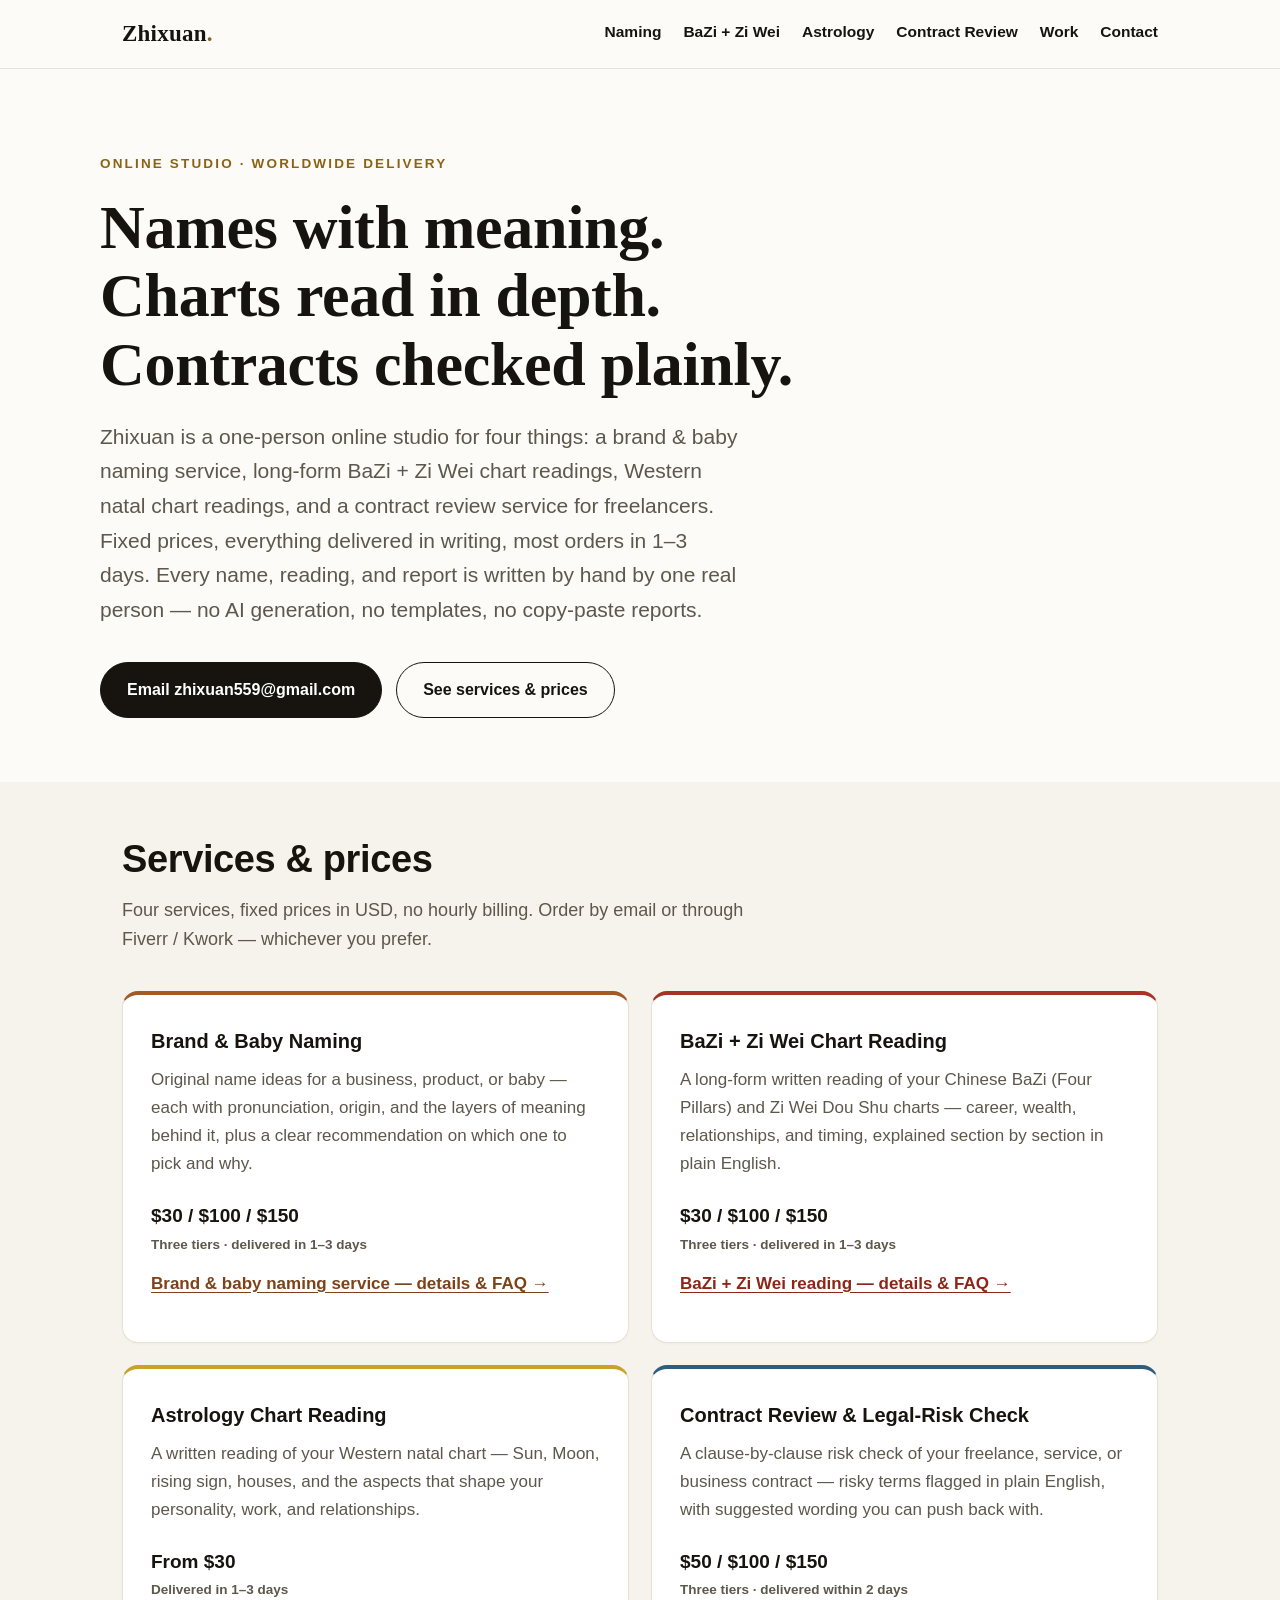
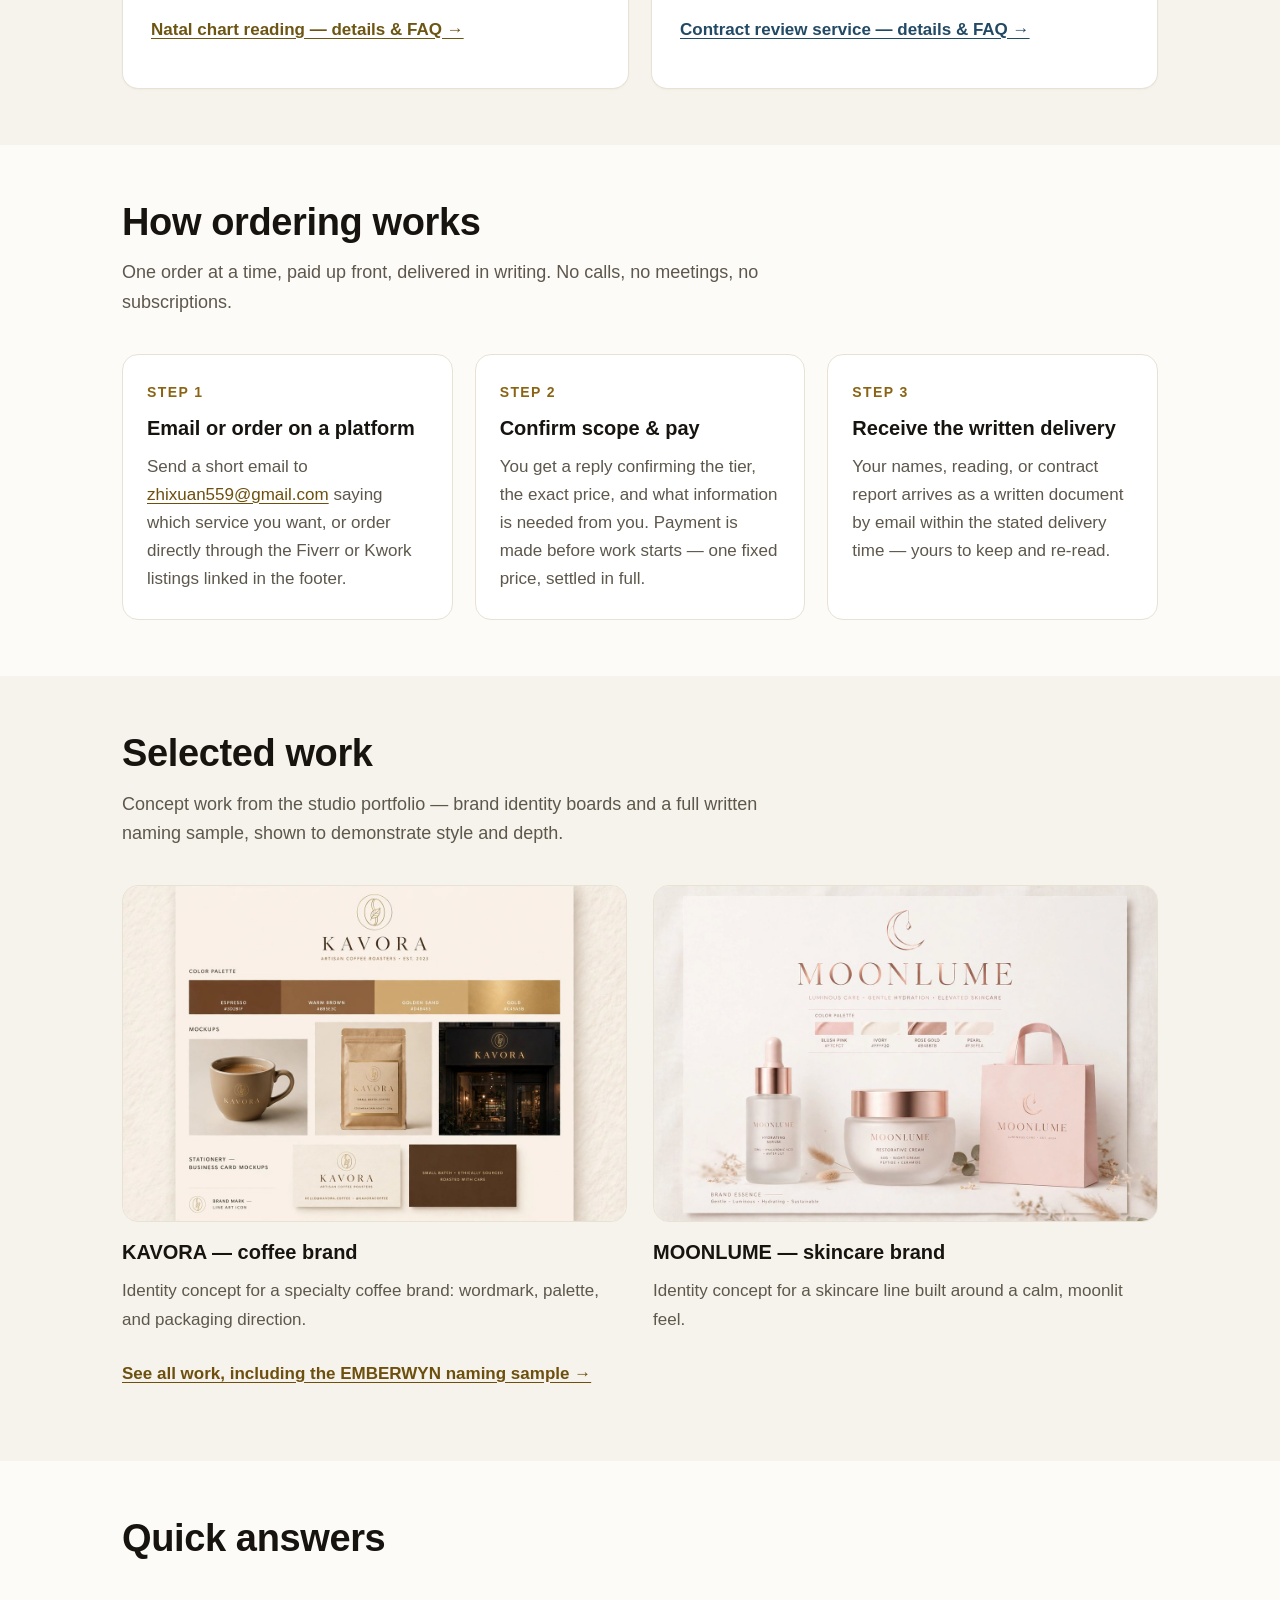
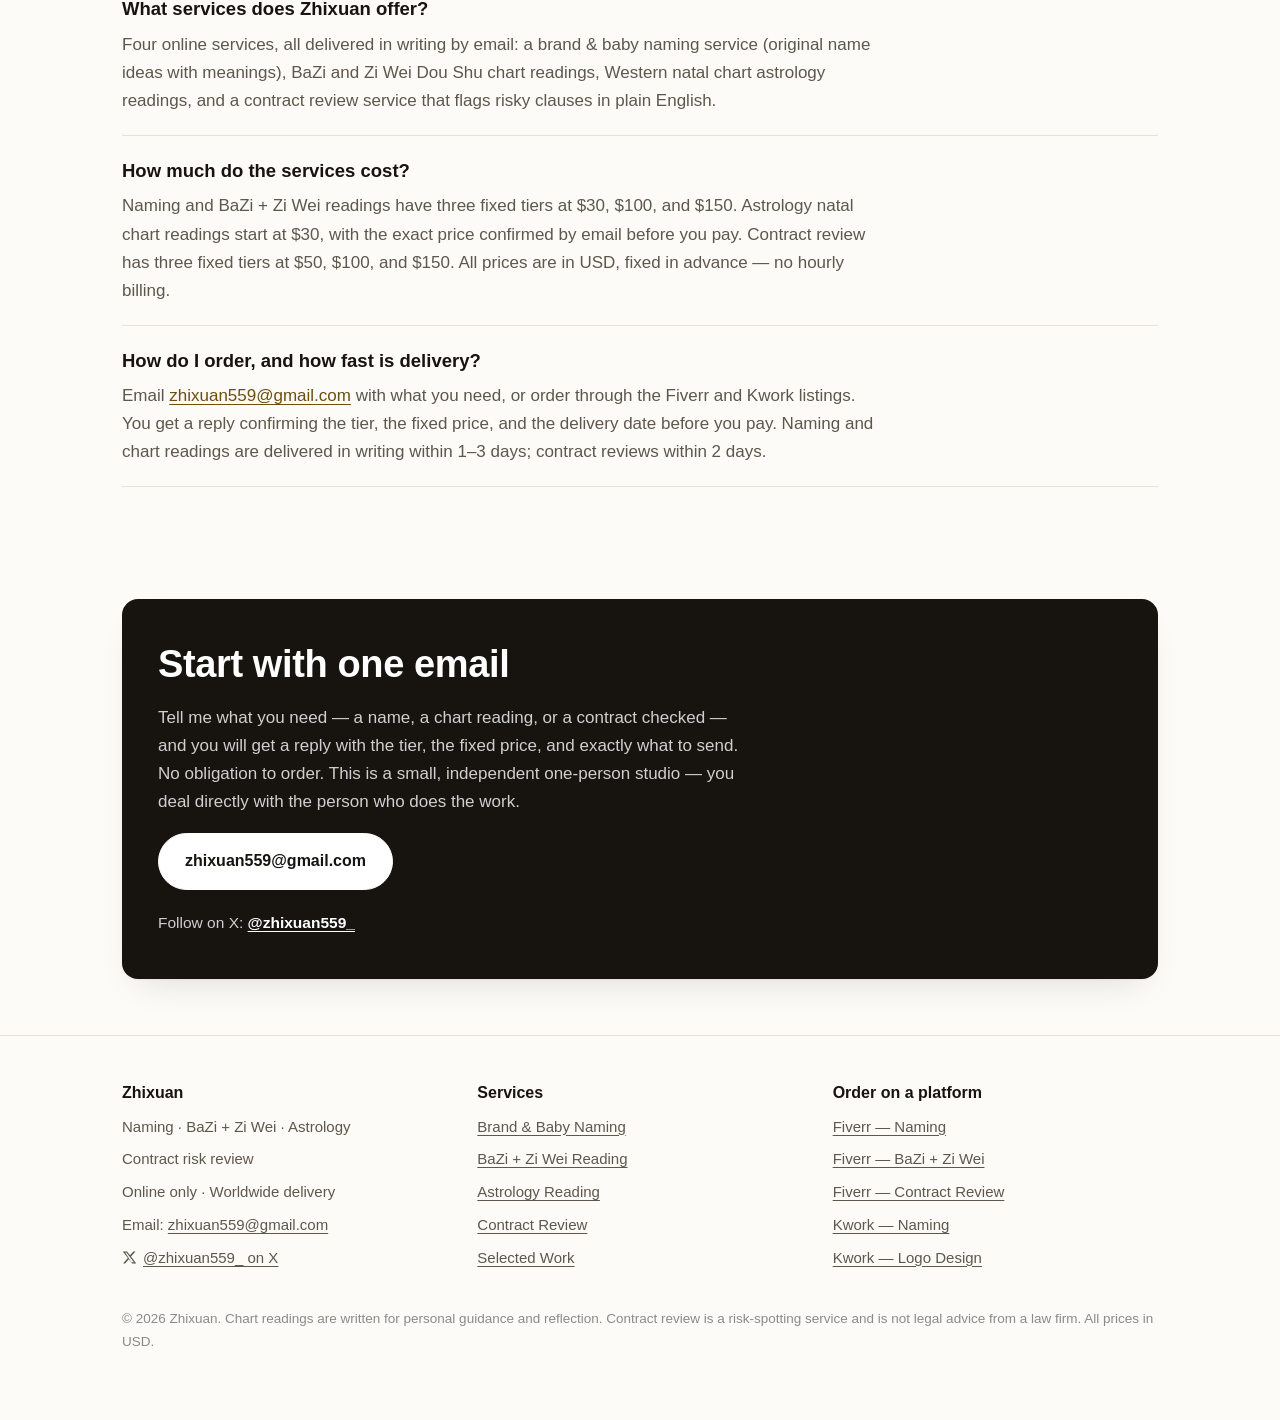
==== commit f8d65e15: "Homepage: add hand-written by a real person line and small-studio note" ====
--- a/index.html
+++ b/index.html
@@ -3,6 +3,8 @@
 <head>
 <meta charset="utf-8">
 <meta name="viewport" content="width=device-width, initial-scale=1">
+<meta name="google-site-verification" content="jVrCXS9KvZCZFHAxR6v8ODPbx-ki9Muq5lWjq5M5Oek" />
+<meta name="msvalidate.01" content="04D6533167A6A3C9A7F784B9B36BD91F" />
 <title>Zhixuan — Brand Naming Service, BaZi Reading, Astrology Reading &amp; Contract Review</title>
 <meta name="description" content="Zhixuan is an online studio offering a brand & baby naming service, BaZi and Zi Wei Dou Shu chart readings, natal chart astrology readings, and a contract review service for freelancers. Fixed prices from $30, written delivery in 1–3 days, worldwide by email.">
 <link rel="canonical" href="https://zhixuan559-beep.github.io/">
@@ -76,7 +78,7 @@
   <div class="hero wrap">
     <p class="kicker">Online studio · Worldwide delivery</p>
     <h1>Names with meaning.<br>Charts read in depth.<br>Contracts checked plainly.</h1>
-    <p class="lede">Zhixuan is a one-person online studio for four things: a brand &amp; baby naming service, long-form BaZi + Zi Wei chart readings, Western natal chart readings, and a contract review service for freelancers. Fixed prices, everything delivered in writing, most orders in 1–3 days.</p>
+    <p class="lede">Zhixuan is a one-person online studio for four things: a brand &amp; baby naming service, long-form BaZi + Zi Wei chart readings, Western natal chart readings, and a contract review service for freelancers. Fixed prices, everything delivered in writing, most orders in 1–3 days. Every name, reading, and report is written by hand by one real person — no AI generation, no templates, no copy-paste reports.</p>
     <div class="btnrow">
       <a class="btn primary" href="mailto:zhixuan559@gmail.com">Email zhixuan559@gmail.com</a>
       <a class="btn ghost" href="#services">See services &amp; prices</a>
@@ -182,7 +184,7 @@
     <div class="wrap">
       <div class="cta">
         <h2>Start with one email</h2>
-        <p>Tell me what you need — a name, a chart reading, or a contract checked — and you will get a reply with the tier, the fixed price, and exactly what to send. No obligation to order.</p>
+        <p>Tell me what you need — a name, a chart reading, or a contract checked — and you will get a reply with the tier, the fixed price, and exactly what to send. No obligation to order. This is a small, independent one-person studio — you deal directly with the person who does the work.</p>
         <div class="btnrow">
           <a class="btn primary" href="mailto:zhixuan559@gmail.com">zhixuan559@gmail.com</a>
         </div>
